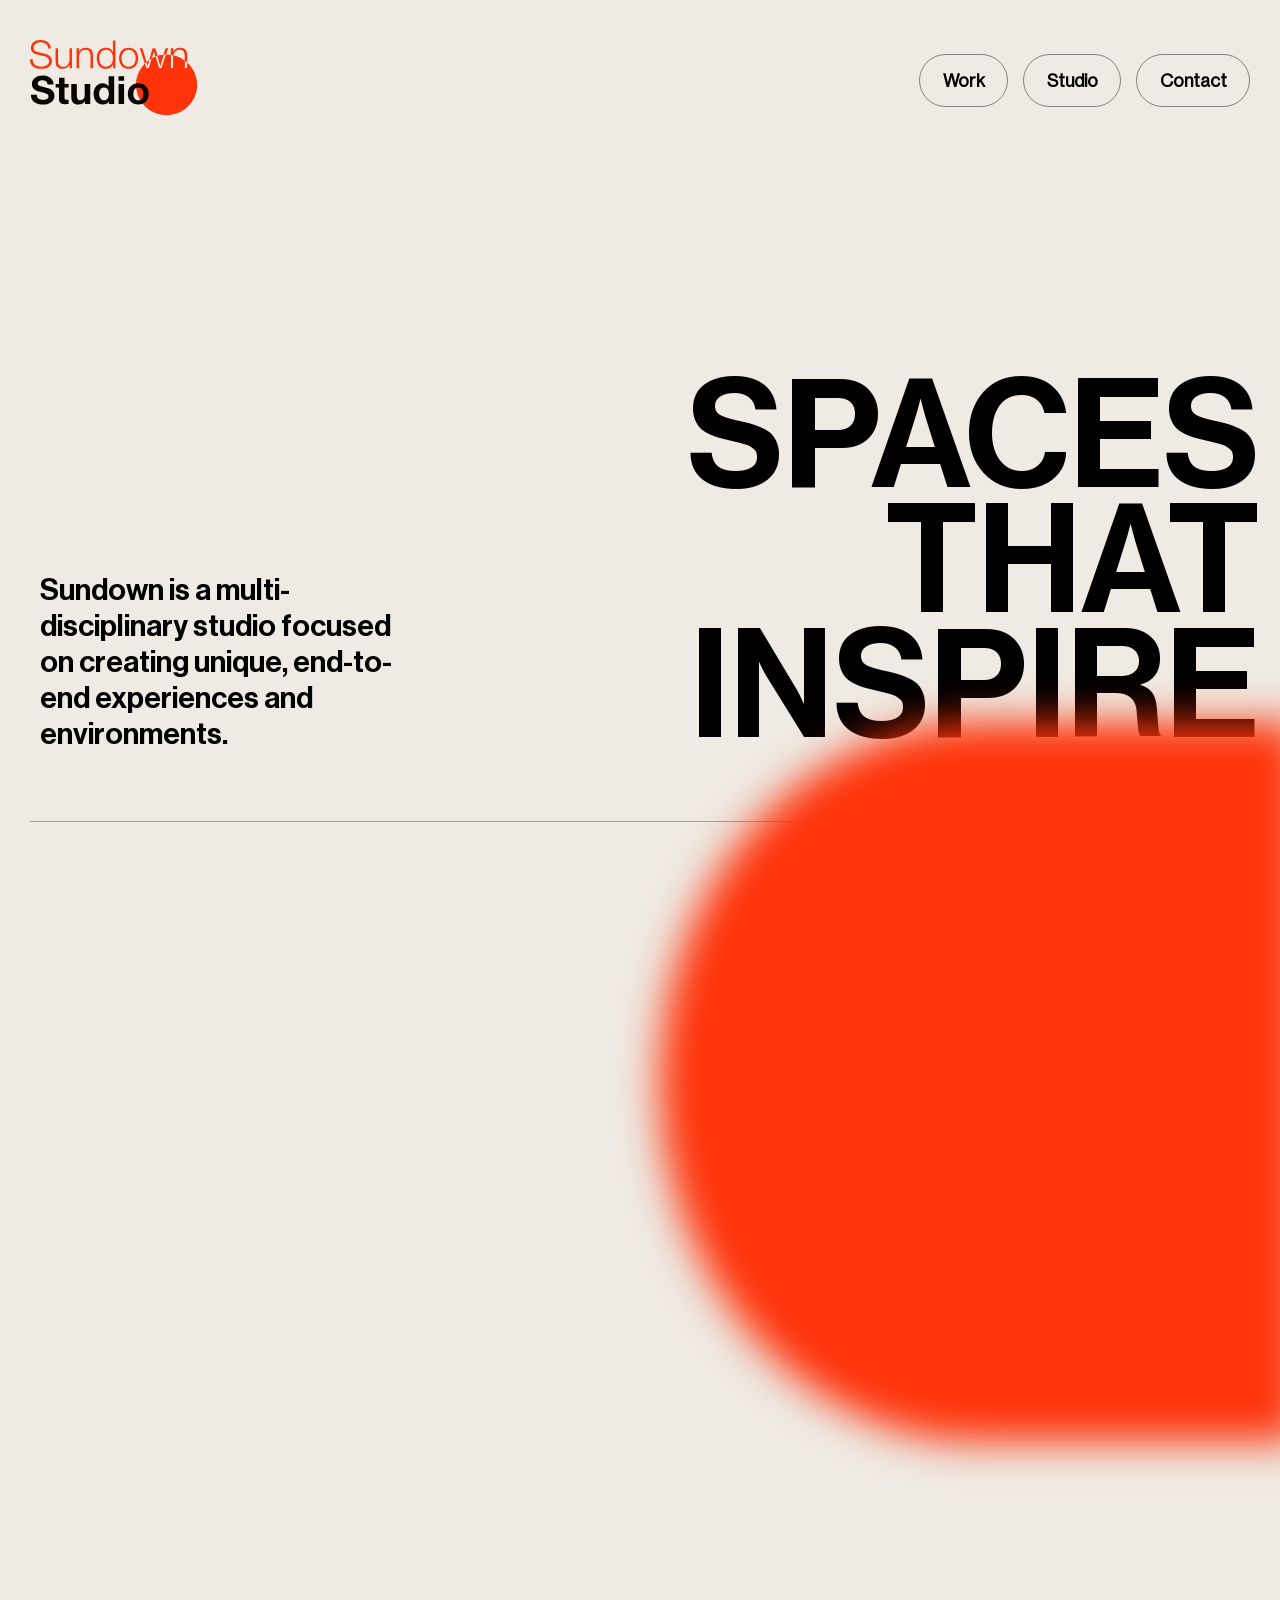
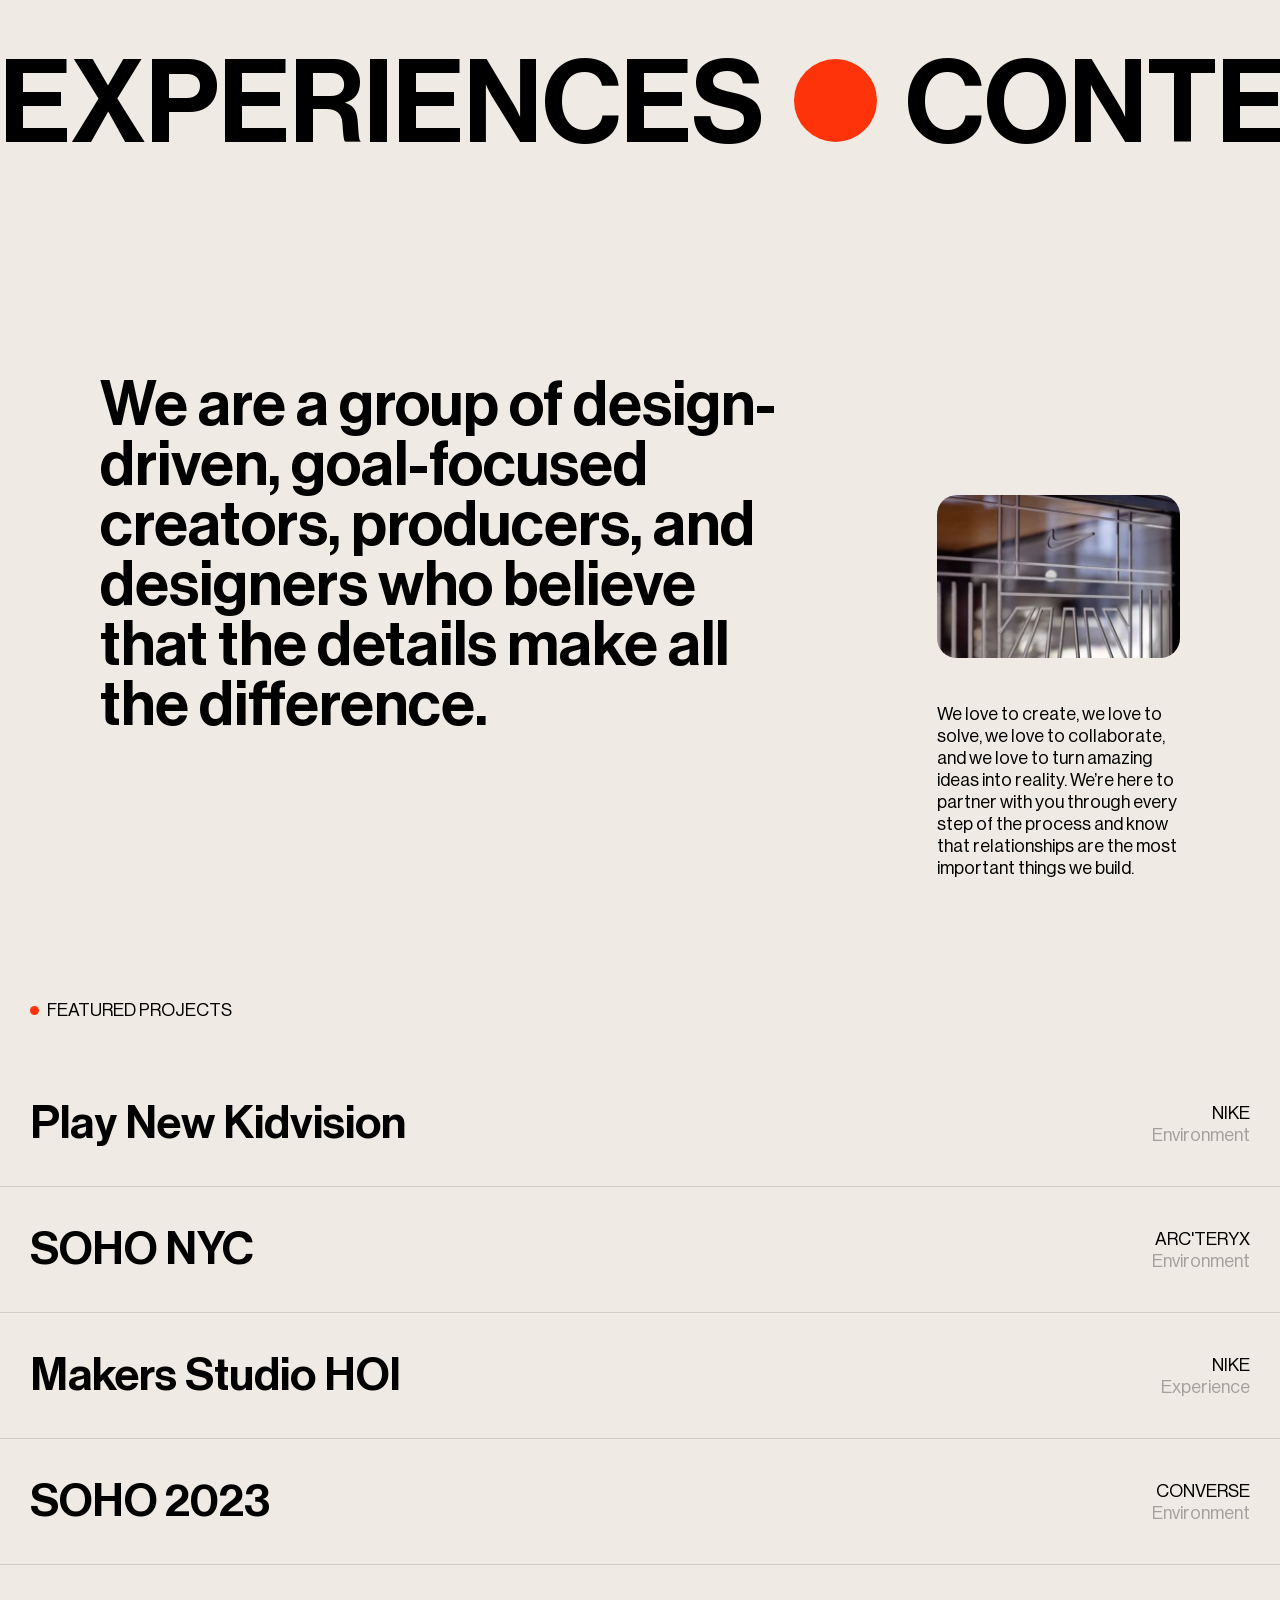
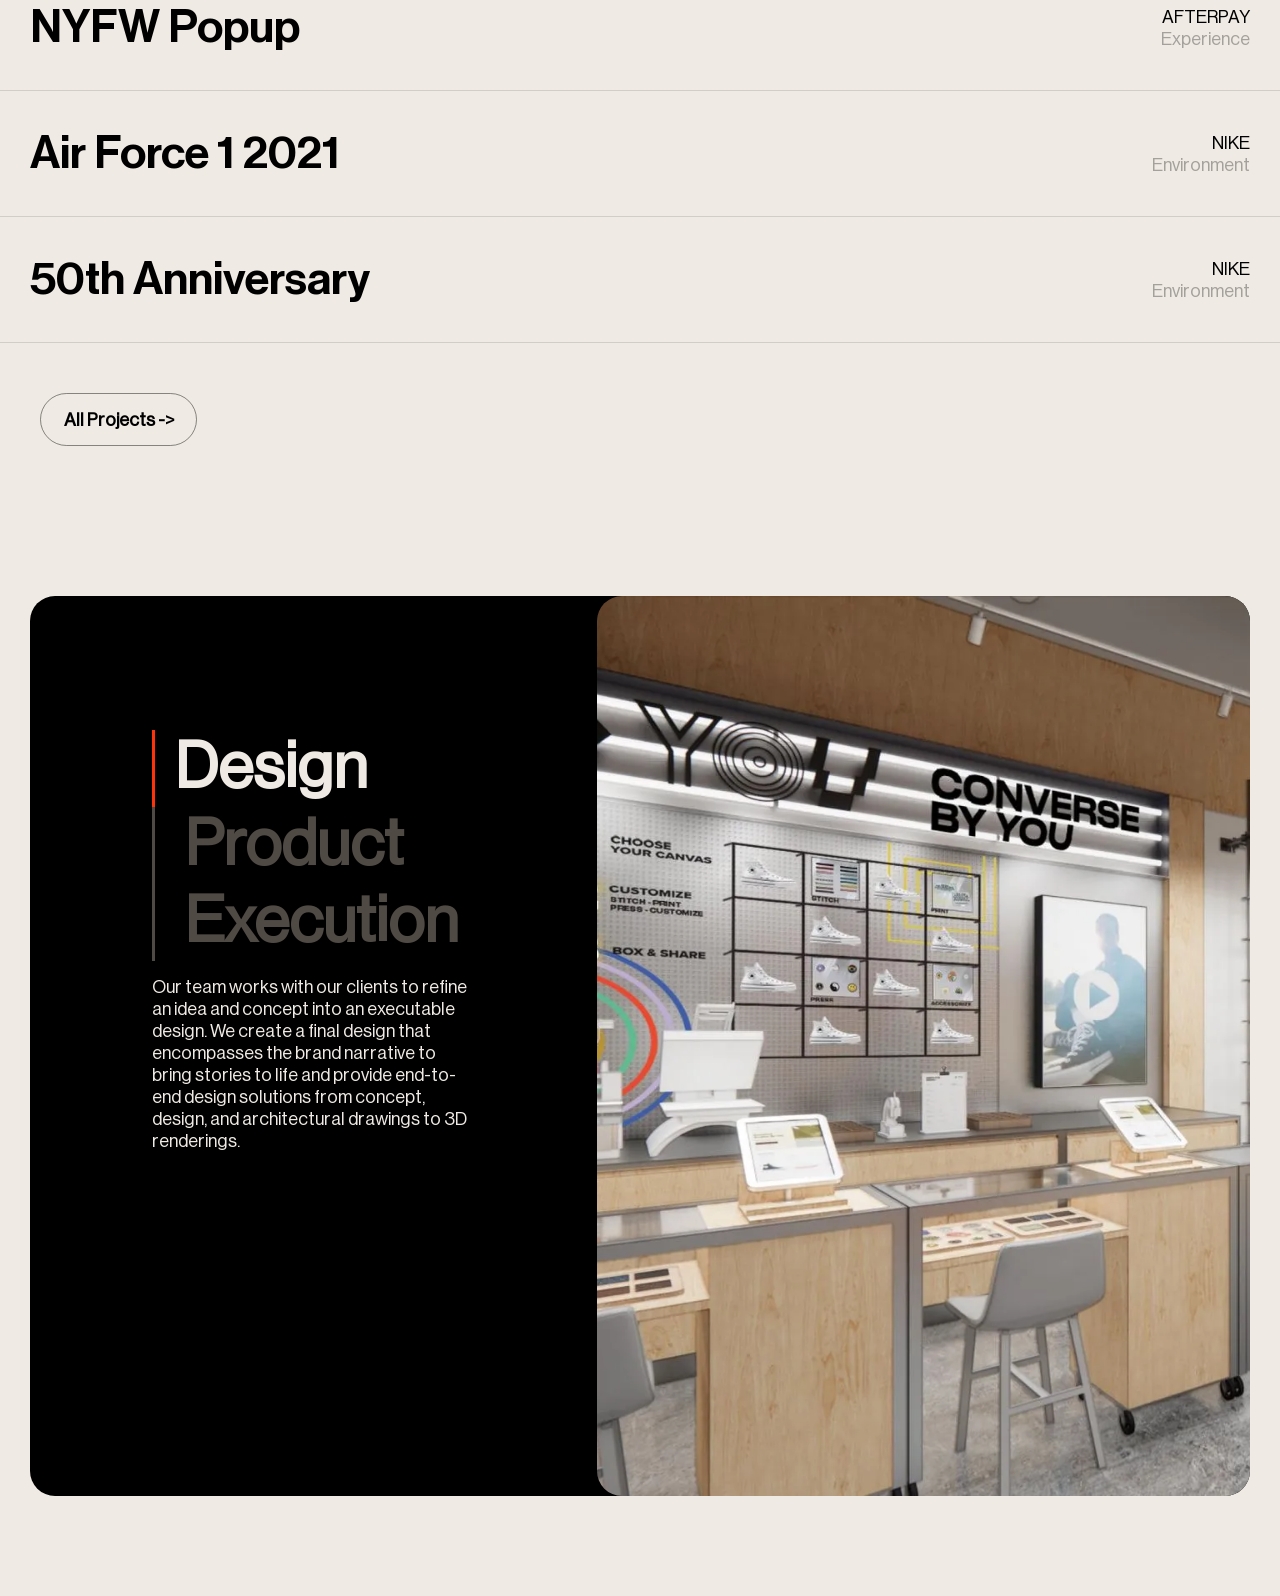
==== index.html @ 91d819a6 "sundown first live" ====
<!DOCTYPE html>
<html lang="en">

<head>
    <meta charset="UTF-8">
    <meta name="viewport" content="width=device-width, initial-scale=1.0">
    <link rel="stylesheet" href="./Css/style.css">
    <link rel="stylesheet" href="https://cdn.jsdelivr.net/npm/swiper@11/swiper-bundle.min.css" />
    <title>Document</title>
    <style>
        .swiper {
            width: 100%;
            min-height: 40vh;
            position: relative;
        }

        .swiper-wrapper{
            position: relative;
            left: 7%;
        }
        .swiper-slide {
            background: #EFEAE3;
            border-left: 1px solid #00000041;
            width: 20%;
            padding-left: 30px;
        }
        .swip-des{
            padding-top: 20px;
            font-size: 18px;
            font-weight: 300;
            font-family: neu-roman;
            width: 90%;
            color: rgb(34, 34, 34);
        }
    </style>
</head>

<body>
    <div class="main">
        <header>
            <div class="logo">
                <img src="./Media/Logo/64d3dd9edfb41666c35b15c2_Sundown logo.svg" alt="s-logo">
            </div>
            <div class="nav-bar">
                <div class="h4"><a href="">Work</a></div>
                <div class="h4"><a href="">Studio</a></div>
                <div class="h4"><a href="">Contact</a></div>
            </div>
        </header>
        <section class="banner">
            <div class="b-wrap">
                <div class="b-con-l">
                    <p>Sundown is a multi-disciplinary studio focused on creating unique, end-to-end experiences and
                        environments.</p>
                </div>
                <div class="b-con-r">
                    <h1>SPACES THAT INSPIRE</h1>
                </div>
            </div>
        </section>
        <section class="showcase">
            <div class="s-video">
                <video src="./Media/Videos/video.mp4" loop autoplay muted></video>
            </div>
            <div class="s-bgs"></div>
        </section>
        <section class="about section">
            <div class="moving-text">
                <div class="a-con">
                    <h1>EXPERIENCES</h1>
                    <div class="gola"></div>
                    <h1>CONTENT</h1>
                    <div class="gola"></div>
                    <h1>ENVIRONMENTS</h1>
                    <div class="gola"></div>
                </div>
                <div class="a-con">
                    <h1>EXPERIENCES</h1>
                    <div class="gola"></div>
                    <h1>CONTENT</h1>
                    <div class="gola"></div>
                    <h1>ENVIRONMENTS</h1>
                    <div class="gola"></div>
                </div>
                <div class="a-con">
                    <h1>EXPERIENCES</h1>
                    <div class="gola"></div>
                    <h1>CONTENT</h1>
                    <div class="gola"></div>
                    <h1>ENVIRONMENTS</h1>
                    <div class="gola"></div>
                </div>
            </div>
            <div class="a-wrapper">
                <div class="a-con-1">
                    <h1 class="a-head">We are a group of design-driven, goal-focused creators, producers, and designers who
                        believe that the details make all the difference.</h1>
                </div>
                <div class="a-con-2">
                    <img src="./Media/Images/about image.webp" alt="">
                    <p class="a-text">We love to create, we love to solve, we love to collaborate, and we love to turn
                        amazing ideas into reality. We’re here to partner with you through every step of the process and
                        know that relationships are the most important things we build.</p>
                </div>
            </div>
        </section>
        <section class="projects section">
            <div class="pro-wrap">
                <div class="pro-head">
                    <div class="pro-dot"></div>
                    <h2>Featured Projects</h2>
                </div>
                <div class="pro-elems">
                    <div class="fixed-image"></div>
                    <div class="elem"
                        dta="https://assets-global.website-files.com/64d3dd9edfb41666c35b15d4/64d3dd9edfb41666c35b169f_Copy%2520of%2520211023_NikeCHI_PlayNewKids_Beauty-03-p-1600.webp">
                        <div class="elem-overlay"></div>
                        <img src="https://assets-global.website-files.com/64d3dd9edfb41666c35b15d4/64d3dd9edfb41666c35b169f_Copy%2520of%2520211023_NikeCHI_PlayNewKids_Beauty-03-p-1600.webp" alt="Not loaded properly">
                        <h1>Play New Kidvision</h1>
                        <div class="elem-des">
                            <h2>Nike</h2>
                            <p>Environment</p>
                        </div>
                    </div>
                    <div class="elem"
                        dta="https://assets-global.website-files.com/64d3dd9edfb41666c35b15d4/64d3dd9edfb41666c35b163b_Copy-of-IMG_1180.webp">
                        <div class="elem-overlay"></div>
                        <img src="https://assets-global.website-files.com/64d3dd9edfb41666c35b15d4/64d3dd9edfb41666c35b163b_Copy-of-IMG_1180.webp" alt="Not loaded properly">
                        <img src="" alt="">
                        <h1>SOHO NYC</h1>
                        <div class="elem-des">
                            <h2>ARC'TERYX</h2>
                            <p>Environment</p>
                        </div>
                    </div>
                    <div class="elem"
                        dta="https://assets-global.website-files.com/64d3dd9edfb41666c35b15d4/64d3dd9edfb41666c35b1733_Nike_HOI_50th_SU22_FL1_5388.webp">
                        <div class="elem-overlay"></div>
                        <img src="https://assets-global.website-files.com/64d3dd9edfb41666c35b15d4/64d3dd9edfb41666c35b1733_Nike_HOI_50th_SU22_FL1_5388.webp" alt="Not loaded properly">
                        <h1>Makers Studio HOI</h1>
                        <div class="elem-des">
                            <h2>Nike</h2>
                            <p>Experience</p>
                        </div>
                    </div>
                    <div class="elem"
                        dta="https://assets-global.website-files.com/64d3dd9edfb41666c35b15d4/64d3dd9edfb41666c35b1643_Copy%2520of%2520DSC04080-p-1600.webp">
                        <div class="elem-overlay"></div>
                        <img src="https://assets-global.website-files.com/64d3dd9edfb41666c35b15d4/64d3dd9edfb41666c35b1643_Copy%2520of%2520DSC04080-p-1600.webp" alt="Not loaded properly">
                        <h1>SOHO 2023</h1>
                        <div class="elem-des">
                            <h2>Converse</h2>
                            <p>Environment</p>
                        </div>
                    </div>
                    <div class="elem"
                        dta="https://assets-global.website-files.com/64d3dd9edfb41666c35b15d4/64d3dd9edfb41666c35b1712_AM704009-p-1600.webp">
                        <div class="elem-overlay"></div>
                        <img src="https://assets-global.website-files.com/64d3dd9edfb41666c35b15d4/64d3dd9edfb41666c35b1712_AM704009-p-1600.webp" alt="Not loaded properly">
                        <h1>NYFW Popup</h1>
                        <div class="elem-des">
                            <h2>Afterpay</h2>
                            <p>Experience</p>
                        </div>
                    </div>
                    <div class="elem"
                        dta="https://assets-global.website-files.com/64d3dd9edfb41666c35b15d4/64d3dd9edfb41666c35b16c5_Copy%20of%20Nike_Soho_AMD21_0781_LORES.webp">
                        <div class="elem-overlay"></div>
                        <img src="https://assets-global.website-files.com/64d3dd9edfb41666c35b15d4/64d3dd9edfb41666c35b16c5_Copy%20of%20Nike_Soho_AMD21_0781_LORES.webp" alt="Not loaded properly">
                        <h1>Air Force 1 2021</h1>
                        <div class="elem-des">
                            <h2>Nike</h2>
                            <p>Environment</p>
                        </div>
                    </div>
                    <div class="elem"
                        dta="https://assets-global.website-files.com/64d3dd9edfb41666c35b15d4/64d3dd9edfb41666c35b16f4_Copy%20of%20Nike_Soho_50th_SU22_FL1_6176.webp">
                        <div class="elem-overlay"></div>
                        <img src="https://assets-global.website-files.com/64d3dd9edfb41666c35b15d4/64d3dd9edfb41666c35b16f4_Copy%20of%20Nike_Soho_50th_SU22_FL1_6176.webp" alt="Not loaded properly">
                        <h1>50th Anniversary</h1>
                        <div class="elem-des">
                            <h2>Nike</h2>
                            <p>Environment</p>
                        </div>
                    </div>
                </div>
                <div class="pro-foot">
                    <div class="h4"><a href="http://agrawalcloths.com">All Projects -></a></div>
                </div>
            </div>
        </section>
        <section class="work section">
            <div class="w-wrap">
                <div class="w-con-l">
                    <div class="w-heads">
                        <h1 class="w-head h-active" id="1" w-img="../Media/Images/page4-1.webp">Design</h1>
                        <h1 class="w-head" id="2" w-img="../Media/Images/page4-2.webp">Product</h1>
                        <h1 class="w-head" id="3" w-img="../Media/Images/page4-3.webp">Execution</h1>
                    </div>
                    <div class="w-texts">
                        <p class="w-text t-active" id="1">Our team works with our clients to refine an idea and concept into
                            an executable design. We create a final design that encompasses the brand narrative to bring
                            stories to life and provide end-to-end design solutions from concept, design, and architectural
                            drawings to 3D renderings.</p>
                        <p class="w-text" id="2">Once we have a design, our production team takes the lead in bringing it to
                            life. We manage all stages of the project, from build specifications and technical drawings to
                            site surveys, vendor management, and 2D & 3D production. We have an extensive network of
                            partners to meet each unique design and project need.</p>
                        <p class="w-text" id="3">We’re with you every step of the way, from the project initiation to launch
                            day. Our production and design teams are onsite to direct and guide the process down to the last
                            point of completion, ensuring success across the built space and experience.</p>
                    </div>
                </div>
                <div class="w-con-r">
                </div>
            </div>
        </section>
        <!--<section class="testimonials section">
            <div class="testi-wrap">
                <div class="testi-head">
                    <div class="testi-dot"></div>
                    <h2>Featured Projects</h2>
                </div>
                <div class="swiper mySwiper">
                    <div class="swiper-wrapper">
                        <div class="swiper-slide">
                            <div class="swip-img">
                                <img src="https://assets-global.website-files.com/64d3dd9edfb41666c35b15d4/64d3dd9edfb41666c35b15ff_Nike.svg" alt="Nike-img">
                            </div>
                            <p class="swip-des">
                                Retained Production support across retail and events in NY, CHI, LA. Creative Design, Design Management, Production/Project Management, and execution of work from concept to installation across the Country.
                            </p>
                        </div>
                        <div class="swiper-slide">
                            <div class="swip-img">
                                <img src="https://assets-global.website-files.com/64d3dd9edfb41666c35b15d4/64d3dd9edfb41666c35b1600_Converse.svg" alt="Nike-img">
                            </div>
                            <p class="swip-des">
                                Retained Production support across retail and events in NY, CHI, LA. Creative Design, Design Management, Production/Project Management, and execution of work from concept to installation across the Country.
                            </p>
                        </div>
                        <div class="swiper-slide">
                            <div class="swip-img">
                                <img src="https://assets-global.website-files.com/64d3dd9edfb41666c35b15d4/64d3dd9edfb41666c35b15fd_Arc%E2%80%99teryx.svg" alt="Nike-img">
                            </div>
                            <p class="swip-des">
                                Retained Production support across retail and events in NY, CHI, LA. Creative Design, Design Management, Production/Project Management, and execution of work from concept to installation across the Country.
                            </p>
                        </div>
                        <div class="swiper-slide">
                            <div class="swip-img">
                                <img src="https://assets-global.website-files.com/64d3dd9edfb41666c35b15d4/64d3dd9edfb41666c35b15fe_Hunter.svg" alt="Nike-img">
                            </div>
                            <p class="swip-des">
                                Retained Production support across retail and events in NY, CHI, LA. Creative Design, Design Management, Production/Project Management, and execution of work from concept to installation across the Country.
                            </p>
                        </div>
                        <div class="swiper-slide">
                            <div class="swip-img">
                                <img src="https://assets-global.website-files.com/64d3dd9edfb41666c35b15d4/64d3dd9edfb41666c35b1601_MediaLink.svg" alt="Nike-img">
                            </div>
                            <p class="swip-des">
                                Retained Production support across retail and events in NY, CHI, LA. Creative Design, Design Management, Production/Project Management, and execution of work from concept to installation across the Country.
                            </p>
                        </div>
                        <div class="swiper-slide">
                            <div class="swip-img">
                                <img src="https://assets-global.website-files.com/64d3dd9edfb41666c35b15d4/64d3dd9edfb41666c35b1602_AfterPay.svg" alt="Nike-img">
                            </div>
                            <p class="swip-des">
                                Retained Production support across retail and events in NY, CHI, LA. Creative Design, Design Management, Production/Project Management, and execution of work from concept to installation across the Country.
                            </p>
                        </div>
                    </div>
                </div>
            </div>
        </section>
        <section class="foottmp"></section>
    </div>
    <div class="footer">
        <div class="footer-wrap">
            <div class="foot-top">
                <div class="foot-con-l">
                    <h1><a href="#">Work</a></h1>
                    <h1><a href="#">Studio</a></h1>
                    <h1><a href="#">Contact</a></h1>
                </div>
                <div class="foot-con-r">
                    <p>Get industry insights and creative <br>inspiration straight to your inbox</p>
                </div>
            </div>
            <div class="foot-bottom">
                <h1 class="sundown">Sundown</h1>
                <div class="foot-links">
                    <a href="">Copyright @ Sundown Studio</a>
                    <a href="">Brooklyn, Ny</a>
                    <a href="">Instagram</a>
                    <a href="">LinkedIn</a>
                </div>
            </div>
        </div> -->
    </div>
    <script src="./Js/main.js"></script>
    <script src="https://cdn.jsdelivr.net/npm/swiper@11/swiper-bundle.min.js"></script>
    <script>
            var swiper = new Swiper(".mySwiper", {
                slidesPerView: "auto",
                centeredSlides: false,
                spaceBetween: 30,
                pagination: {
                    el: ".swiper-pagination",
                    clickable: true,
                },
            });

    </script>
</body>

</html>
---- Css/style.css ----
@font-face {
    font-family: neu-mediu;
    src: url(../Fonts/NeueHaasDisplayMediu.ttf);
}
@font-face {
    font-family: neu-light;
    src: url(../Fonts/NeueHaasDisplayLight.ttf);
}
@font-face {
    font-family: neu-roman;
    src: url(../Fonts/NeueHaasDisplayRoman.ttf);
}

    
*{
    margin: 0;
    padding: 0;
    font-family: neu-mediu;
}



:root{
    --main-bg-color: #EFEAE3;
    --font-color: #000000;
    --accent-color: #FE330A;
    --secondary-color: #FF9831;
}

body{
    background-color: #000;
    position: relative;
}

.main{
    position: relative;
    z-index: 10;
}

header{
    background: var(--main-bg-color);
    height: 100px;
    padding: 30px 30px 30px 30px;
    display: flex;
    justify-content: space-between;
    align-items: center;
    z-index: 100;
}
.logo{
    width: fit-content;
}

.logo img{
    width: 167px;
}

.nav-bar{
    width: fit-content;
    position: relative;
    height: fit-content;
    display: flex;
}

.nav-bar .h4{
    border: 1px solid #00000071;
    border-radius: 50px;
    font-size: 18px;
    font-weight: 700;
    text-decoration: none;
    margin-left: 15px;
    padding: 15px 22.5px 14px 22.5px;
    position: relative;
    overflow: hidden;
    transition: all .2s ease;
}
.nav-bar .h4::before{
    content: '';
    background: var(--font-color);
    width: 100%;
    height: 100%;
    position: absolute;
    left: 0;
    bottom: -100%;
    border-radius: 100%;
    transition: all .5s ease;
}

.nav-bar .h4:hover::before{
    bottom: 0;
    border-radius: 0;
}

.nav-bar .h4 a{
    text-decoration: none;
    color: #000000;
    font-family: neu-roman;
    transition: all .2s ease;
    position: relative;
    z-index: 9;
}
.nav-bar .h4:hover a{
    color: #fff;
}

.section{
    min-height: fit-content;
    overflow-x: hidden;
}


/* Banner Page */

.banner{
    height: 58vh;
    background: var(--main-bg-color);
    padding: 70px 30px 70px 30px;
    position: relative;
    overflow: hidden;
}
.b-wrap{
    display: flex;
    position: relative;
    width: 100%;
    height: 100%;
    padding: 0px 10px 69px 10px;
    border-bottom: 2px solid #00000051;
}
.b-con-l{
    height: 100%;
    width: 50%;
    display: flex;
    position: relative;
    align-items: end;

}
.b-con-l p{
    font-size: 30px;
    font-weight: 700;
    width: 60%;
}

.b-con-r{
    width: 50%;
    display: flex;
    align-items: end;
}
.b-con-r h1{
    font-size: 152px;
    line-height: 125px;
    text-align: end;
}

/* Showcase Section */

.showcase{
    padding: 60px 30px;
    position: relative;
    background: var(--main-bg-color);
}
.s-bgs{
    width: 50%;
    height: 80vh;
    background: var(--accent-color);
    border-top-left-radius: 50%;
    border-bottom-left-radius: 50%;
    filter: blur(20px);
    position: absolute;
    top: -100px;
    right: -20px;
    overflow: hidden;
}
.s-video video{
    border-radius: 20px;
    width: 100%;
    position: relative;
    z-index: 1;
}

/* About Us */

.about{
    background: var(--main-bg-color);
    padding: 80px 0;
    position: relative;
}
.moving-text{
    white-space: nowrap;
    overflow-x: auto;
}
.moving-text::-webkit-scrollbar{
    display: none;
}

.a-con{
    white-space: nowrap;
    display: inline-block;
    animation-name: move;
    animation-duration: 10s;
    animation-timing-function: linear;
    animation-iteration-count: infinite;
}
.moving-text h1{
    font-size: 9vw;
    display: inline-block;
}

.gola{
    height: 6.5vw;
    width: 6.5vw;
    background: var(--accent-color);
    border-radius: 50%;
    display: inline-block;
    margin: 0vw 2vw;
}

@keyframes move {
    from{
        transform: translateX(0);
    }
    to{
        transform: translateX(-100%);
    }
}

.a-wrapper{
    display: flex;
    position: relative;
    justify-content: space-between;
    padding: 200px 100px 0px 100px
}
.a-con-1{
    width: 63%;
}
.a-con-1 h1{
    font-size: 62px;
    line-height: 60px;
}
.a-con-2{
    width: 22.5%;
    padding-top: 120px;
}
.a-con-2 img{
    width: 100%;
    border-radius: 20px;
}
.a-con-2 p{
    padding-top: 40px;
    font-size: 18px;
    font-family: neu-roman;
    font-weight: 400;
}
/* Projects */

.projects{
    min-height: 100vh;
    background: var(--main-bg-color);
}
.pro-head{
    padding: 40px 30px;
}
.pro-dot{
    height: 9px;
    width: 9px;
    margin: 1px 0px;
    background: var(--accent-color);
    border-radius: 50%;
    display: inline-block;
}

.pro-head h2{
    display: inline-block;
    font-family: neu-roman;
    font-size: 18px;
    font-weight: 400;
    text-transform: uppercase;
    padding-left: 5px;
}

.pro-elems{
    width: 100%;
    position: relative;
}

.elem{
    height: 125px;
    padding: 0px 30px 0px 30px;
    position: relative;
    display: flex;
    align-items: center;
    justify-content: space-between;
    transition: all .3s ease;
    border-bottom: 1px solid #00000020;
    overflow: hidden;
}

.elem-overlay{
    background: var(--secondary-color);
    width: 100%;
    height: 100%;
    position: absolute;
    top: -100%;
    transition: all .2s ease;
    left: 0;
}
.elem img{
    display: none;
}
.elem:hover .elem-overlay{
    top: 0%;
}
.elem h1{
    font-size: 46px;
    color: var(--font-color);
    z-index: 9;
}
.elem-des h2{
    font-family: neu-roman;
    font-size: 18px;
    text-transform: uppercase;
    font-weight: 500;
    text-align: end;
}
.elem-des{
    z-index: 9;
}
.elem-des p{
    font-family: neu-roman;
    font-size: 18px;
    color: #00000050;
    font-weight: 400;
    text-align: end;

}
.fixed-image{
    height: 450px;
    width: 370px;
    z-index: 99;
    border-radius: 20px;
    position: fixed;
    top: 17%;
    left: 50.5%;
    background: none;
    background-position: center;
    background-repeat: no-repeat;
    background-size: cover;
    display: none;
}
.pro-elems:hover .fixed-image{
    display: block;
    background-position: center;
    background-repeat: no-repeat;
    background-size: cover;

}
.pro-foot{
    position: relative;
    padding: 50px 40px;
}

.pro-foot .h4{
    border: 1px solid #00000071;
    border-radius: 50px;
    font-size: 18px;
    font-weight: 700;
    text-decoration: none;
    padding: 15px 22.5px 14px 22.5px;
    position: relative;
    overflow: hidden;
    transition: all .2s ease;
    width: fit-content;
}
.pro-foot .h4 a{
    text-decoration: none;
    color: var(--font-color);
    font-family: neu-roman;
    transition: all .2s ease;
}

.pro-foot .h4::before{
    content: '';
    background: var(--font-color);
    width: 100%;
    height: 100%;
    position: absolute;
    left: 0;
    bottom: -100%;
    border-radius: 100%;
    transition: all .5s ease;
}

.pro-foot .h4 a{
    z-index: 9;
}

.pro-foot .h4:hover::before{
    bottom: 0;
    border-radius: 0;
}
.pro-foot .h4:hover a{
    color: #fff;
}

/* Work Section */

.work{
    padding: 100px 30px;
    background: var(--main-bg-color);
}
.w-wrap{
    background: #000;
    height: 100vh;
    border-radius: 25px;
    display: flex;
    position: relative;
}

.w-wrap .w-con-l{
    width: 46.5%;
    border-radius: 25px;
    display: flex;
    flex-direction: column;
    align-items: center;
    padding-top: 11%;
}

.w-heads{
    width: 57%;
    cursor: pointer;
}
.w-heads h1{
    color: #504A45;
    font-family: neu-roman;
    padding-left: 30px;
    font-size: 64px;
    border-left: 3px solid #504A45;
    transition: all .3s ease;
}
.w-heads h1.h-active{
    color: #EFEAE3;
    border-left: 3px solid var(--accent-color);
    padding-left: 20px;
}

.w-texts{
    width: 57%;
    padding-top: 15px;
}
.w-texts p{
    color: #EFEAE3;
    font-family: neu-roman;
    font-size: 18px;
    display: none;
    transition: all .5s ease;
}
.w-texts p.t-active{
    display: block;
}

.w-wrap .w-con-r{
    height: 100%;
    width: 53.5%;
    border-radius: 25px;
    background-image: url(../Media/Images/page4-1.webp);
    background-position: center;
    background-repeat: no-repeat;
    background-size: cover;
    transition: all .3s ease;
}

/* Testimonials */

.testimonials{
    background-color: var(--main-bg-color);
    width: 100%;
    position: relative;
    padding: 40px 0px;
}

.testi-wrap{
    height: 100%;
    position: relative;
    width: 100%;
}

.testi-head{
    padding: 0px 0px 40px 100px;
}
.testi-dot{
    height: 9px;
    width: 9px;
    margin: 1px 0px;
    background: var(--accent-color);
    border-radius: 50%;
    display: inline-block;
}

.testi-head h2{
    display: inline-block;
    font-family: neu-roman;
    font-size: 18px;
    font-weight: 400;
    text-transform: uppercase;
    padding-left: 5px;
}

/* footer */

.foottmp{
    height: 95vh;
    background-color: transparent;
    pointer-events: none;
}

.footer{
    position: fixed;
    z-index: 9;
    bottom: 0;
    width: fit-content;
}

.footer-wrap{
    padding: 20px;
    position: relative;
}
.foot-top{
    padding: 30px 60px 60px 60px;
    display: flex;
    justify-content: space-between;
    position: relative;
}

.foot-top .foot-con-l{
    color: #EFEAE3;
    position: relative;
}

.foot-con-l a{
    text-decoration: none;
    color: var(--main-bg-color);
    padding: 5px;
    font-size: 34px;
}

.foot-con-r{
    position: relative;
}

.foot-con-r p{
    color: var(--main-bg-color);
    font-size: 20px;
    font-family: neu-roman;
    font-weight: 400;
}

.foot-bottom{
    padding-top: 60px;
}

.foot-bottom h1{
    font-size: 23.2vw;
    color: var(--main-bg-color);
    line-height: 20vw;
}

.foot-links{
    display: flex;
    justify-content: space-between;
    border-top: 2px solid #504A45;
    padding-top: 20px;
}
.foot-links a{
    color: var(--main-bg-color);
    text-decoration: none;
    font-size: 16px;
    font-family: neu-roman;
    font-weight: 500;
}

/* Breakpoints */ 

@media (max-width:1199px){
    header{
    background: var(--main-bg-color);
    height: 90px;
    padding: 25px 25px 25px 25px;
    display: flex;
    justify-content: space-between;
    align-items: center;
    z-index: 100;
    }


.nav-bar .h4{
    border: 1px solid #00000071;
    border-radius: 50px;
    font-size: 17px;
    font-weight: 700;
    text-decoration: none;
    margin-left: 15px;
    padding: 13px 20.5px 12px 20.5px;
    position: relative;
    overflow: hidden;
    transition: all .2s ease;
}

/* banner section */

.b-con-l p{
    font-size: 26px;
    line-height: 28px;
}

.b-con-r{
    width: 50%;
    display: flex;
    align-items: end;
}
.b-con-r h1{
    font-size: 148px;
    line-height: 120px;
}

/* about */
.a-wrapper{
    padding: 150px 80px 0px 80px;
}
.a-con-1 h1{
    font-size: 54px;
    line-height: 56px;
}

/* elem */

.elem h1{
    font-size: 42px;
}
/* work */

.w-heads h1{
    font-size: 54px;
}
}

@media (max-width: 991px){
.b-wrap{
    padding-bottom: 50px;
}
.b-con-l p{
    font-size: 24px;
    line-height: 26px;

}

.b-con-r h1{
    font-size: 120px;
    line-height: 100px;
}

/* elem */

.elem h1{
    font-size: 38px;
}

/* work */
.w-wrap{
    height: 95vh;
}
.w-heads{
    width: 70%;
}
.w-heads h1{
    font-size: 48px;
    padding-left: 20px;
}
.w-heads h1.h-active{
    padding-left: 12.5px;
}
.w-texts{
    width: 70%;
}
.w-texts p{
    font-size: 16px;
}

.w-wrap .w-con-l{
    width: 46.5%;
    border-radius: 25px;
    display: flex;
    flex-direction: column;
    align-items: center;
    padding-top: 9%;
}

}

@media (max-width: 767px){
    .b-wrap{
        padding: 0px 0px 50px 0px;
        flex-direction: column;
        border-bottom: 1px solid #00000051;

    }
    .b-con-l{
        height: 100%;
        width: 100%;
        align-items: start;
    }
    .b-con-l p{
    font-size: 22px;
    line-height: 24px;
    width: 70%;
}
.b-con-r{
    justify-content: end;
    width: 100%;
}

.b-con-r h1{
    font-size: 100px;
    line-height: 90px;
    width: 90%;
    text-align: right;
}

.nav-bar{
    display: none;
}
/* about */

.a-wrapper{
    display: flex;
    flex-direction: column;
    padding: 130px 60px 0px 60px;
}
.a-con-1{
    width: 100%;
}
.a-con-1 h1{
    font-size: 44px;
    line-height: 46px;
    width: 80%;
}

.a-con-2{
    padding-top: 80px;
    width: 100%;
    display: flex;
    flex-direction: column;
    align-items: end;
}
.a-con-2 img{
    width: 40%;
}
.a-con-2 p{
    width: 40%;
}

/* elem */

.elem h1{
    font-size: 34px;
}
.elem-des h2{
    font-size: 16px;
}
.elem-des p{
    font-size: 16px;
}
/* work */

.w-wrap{
    height: 85vh;
}
.w-heads{
    width: 70%;
}
.w-heads h1{
    font-size: 36px;
    padding-left: 20px;
}
.w-heads h1.h-active{
    padding-left: 12.5px;
}
.w-texts{
    width: 70%;
}
.w-texts p{
    font-size: 14px;
}

.w-wrap .w-con-l{
    width: 46.5%;
    border-radius: 25px;
    display: flex;
    flex-direction: column;
    align-items: center;
    padding-top: 11%;
}
}
@media (max-width: 600px){
    /* work */

    .w-wrap{
        height: 90vh;
        display: flex;
        flex-direction: column;
        position: relative;
        width: 100%;
        padding: 0;
    }
    .w-wrap .w-con-l{
    border-radius: 25px;
    display: flex;
    
    padding: 40px 0px 40px 0px;
        display: flex;
        flex-direction: row;
        width: 100%;
        position: relative;
        justify-content: space-between;
        
    }

    .w-heads{
        width: 40%;
        padding-left: 30px;

    }
    .w-heads h1{
        font-size: 32px;
        padding-right: 20px;
        padding-left: 17.5px;
    }
    .w-heads h1.h-active{
        padding-left: 10;
    }
    .w-texts{
        width: 60%;
        padding-right: 30px;
    }

    .w-wrap .w-con-r{
        width: 100%;
    }
    
}

@media (max-width: 480px){
    .banner{
        padding: 40px 20px 70px 20px;
    }
    .b-wrap{
        padding: 0px 0px 50px 0px;
        flex-direction: column;
    }
    .b-con-l{
        width: 100%;
    }    
    .b-con-l p{
        width: 60%;
        font-size: 20px;
        line-height: 18px;
}
.b-con-r {
    width: 100%;
    justify-content: end;
}
.b-con-r h1{
    font-size: 80px;
    line-height: 70px;
    width: 100%;
}
.showcase{
    position: relative;
}
.s-video{
    width: 100%;
    position: relative;
    display: flex;
    justify-content: center;
    overflow: hidden;
    border-radius: 20px;
}
.s-video video{
    width: 250%;
}

/* about */
.a-wrapper{
    padding: 100px 40px 0px 40px;
}
.a-con-1 h1{
    font-size: 32px;
    line-height: 34px;
    width: 90%;
}
.a-con-2{
    padding-top: 40px;
    width: 100%;
}
.a-con-2 img{
    width: 70%;
}
.a-con-2 p{
    font-size: 16px;
    line-height: 18px;
    padding-top: 15px;
    width: 70%;
}

/* projects */
.projects{
    padding: 40px 20px;
}
.pro-head{
    padding: 20px 0px;
}
.elem{
    height: 400px;
    padding: 20px 0px 20px 0px;
    position: relative;
    display: flex;
    align-items: start;
    justify-content: center;
    flex-direction: column;
    transition: all .3s ease;
    border-bottom: 1px solid #00000020;
    overflow: hidden;
}
.elem-overlay{
    display: none;
}
.elem img{
    display: block;
    width: 100%;
    border-radius: 20px;
    z-index: 8;
}
.elem h1{
    padding-top: 10px;
    font-size: 42px;
    line-height: 44px;
    color: var(--font-color);
    z-index: 9;
}
.elem-des h2{
    font-family: neu-roman;
    font-size: 18px;
    line-height: 18px;
    text-transform: uppercase;
    font-weight: 500;
    text-align: start;
}
.elem-des{
    z-index: 9;
    text-align: left;
}
.elem-des p{
    font-family: neu-roman;
    font-size: 18px;
    color: #00000050;
    font-weight: 400;
    line-height: 18px;
    text-align: start;
}

.pro-foot{
    padding: 30px 0px;
}
.pro-foot .h4{
    font-size: 16px;
    padding: 13px 20.5px 12px 20.5px;
}
/* work */
.work{
    position: relative;
}
.w-wrap{
    position: relative;
    width: 100%;
}
.w-wrap .w-con-l{
    display: flex;
    flex-direction: column;
    padding: 40px 30px;
    align-items: start;
    position: relative;
    width: fit-content;
}
.w-heads h1{
    padding-right: 0;

}
.w-heads{
    padding: 0;
    position: relative;
    width: 100%;
}
.w-texts{
    width: 100%;
    padding: 0;
    padding-top: 20px;
    position: relative;
    width: fit-content;
}
.w-texts p{
    font-size: 16px;
    line-height: 18px;
}

}
@media (max-width: 400px){
    .banner{
        padding: 40px 20px 70px 20px;
    }
    .b-wrap{
        width: 100%;
        padding: 0px 0px 50px 0px;
    }
    .b-con-l{
        width: 100%;
    }    
    .b-con-l p{
    font-size: 18px;
    line-height: 16px;
    width: 70%;

}
.b-con-r {
    width: 100%;
}
.b-con-r h1{
    font-size: 70px;
    line-height: 60px;
}

/* about */

.a-con-1 h1{
    font-size: 28px;
    line-height: 26px;
    width: 100%;
}
.a-con-2{
    padding-top: 40px;
    width: 100%;
}
.a-con-2 img{
    width: 90%;
}
.a-con-2 p{
    font-size: 16px;
    line-height: 18px;
    padding-top: 15px;
    width: 90%;
}

/* projects */

.projects{
    padding: 40px 20px;
}
.pro-head{
    padding: 0px 0px;
}
.pro-head h2{
    font-size: 16px;
}
.pro-head .pro-dot{
    height: 8px;
    width: 8px;
}
.elem{
    height: 350px;
    padding: 0px 0px 0px 0px;
    position: relative;
    display: flex;
    align-items: start;
    justify-content: center;
    flex-direction: column;
    transition: all .3s ease;
    border-bottom: 1px solid #00000020;
    overflow: hidden;
}
.elem-overlay{
    display: none;
}
.elem img{
    display: block;
    width: 100%;
    border-radius: 15px;
    z-index: 8;
}
.elem h1{
    padding-top: 10px;
    font-size: 34px;
    line-height: 36px;
    color: var(--font-color);
    z-index: 9;
}
.elem-des h2{
    font-family: neu-roman;
    font-size: 16px;
    line-height: 16px;
    text-transform: uppercase;
    font-weight: 500;
    text-align: start;
}
.elem-des{
    z-index: 9;
    text-align: left;
}
.elem-des p{
    font-family: neu-roman;
    font-size: 16px;
    color: #00000050;
    font-weight: 400;
    line-height: 16px;
    text-align: start;
}

.pro-foot{
    padding: 30px 0px;
}
.pro-foot .h4{
    font-size: 14px;
    padding: 11px 18.5px 10px 18.5px;
}


}
@media (max-width: 380px){
    .a-wrapper{
        padding: 40px 20px 0px 20px;
    }
    .elem h1{
        font-size: 28px;
        line-height: 30px;
    }
    .elem-des h2{
        font-size: 14px;
        line-height: 14px;
    }    
    .elem-des p{
        font-size: 14px;
        line-height: 14px;
    }

    /* work */

    .w-wrap .w-con-l{
        padding: 30px 20px 20px 20px;
    }

    .w-texts{
        padding-top: 15px;
    }
    .w-heads h1{
        font-size: 28px;
        padding-left: 13px;
    }
    .w-heads h1.h-active{
        padding-left: 8px;
    }

}
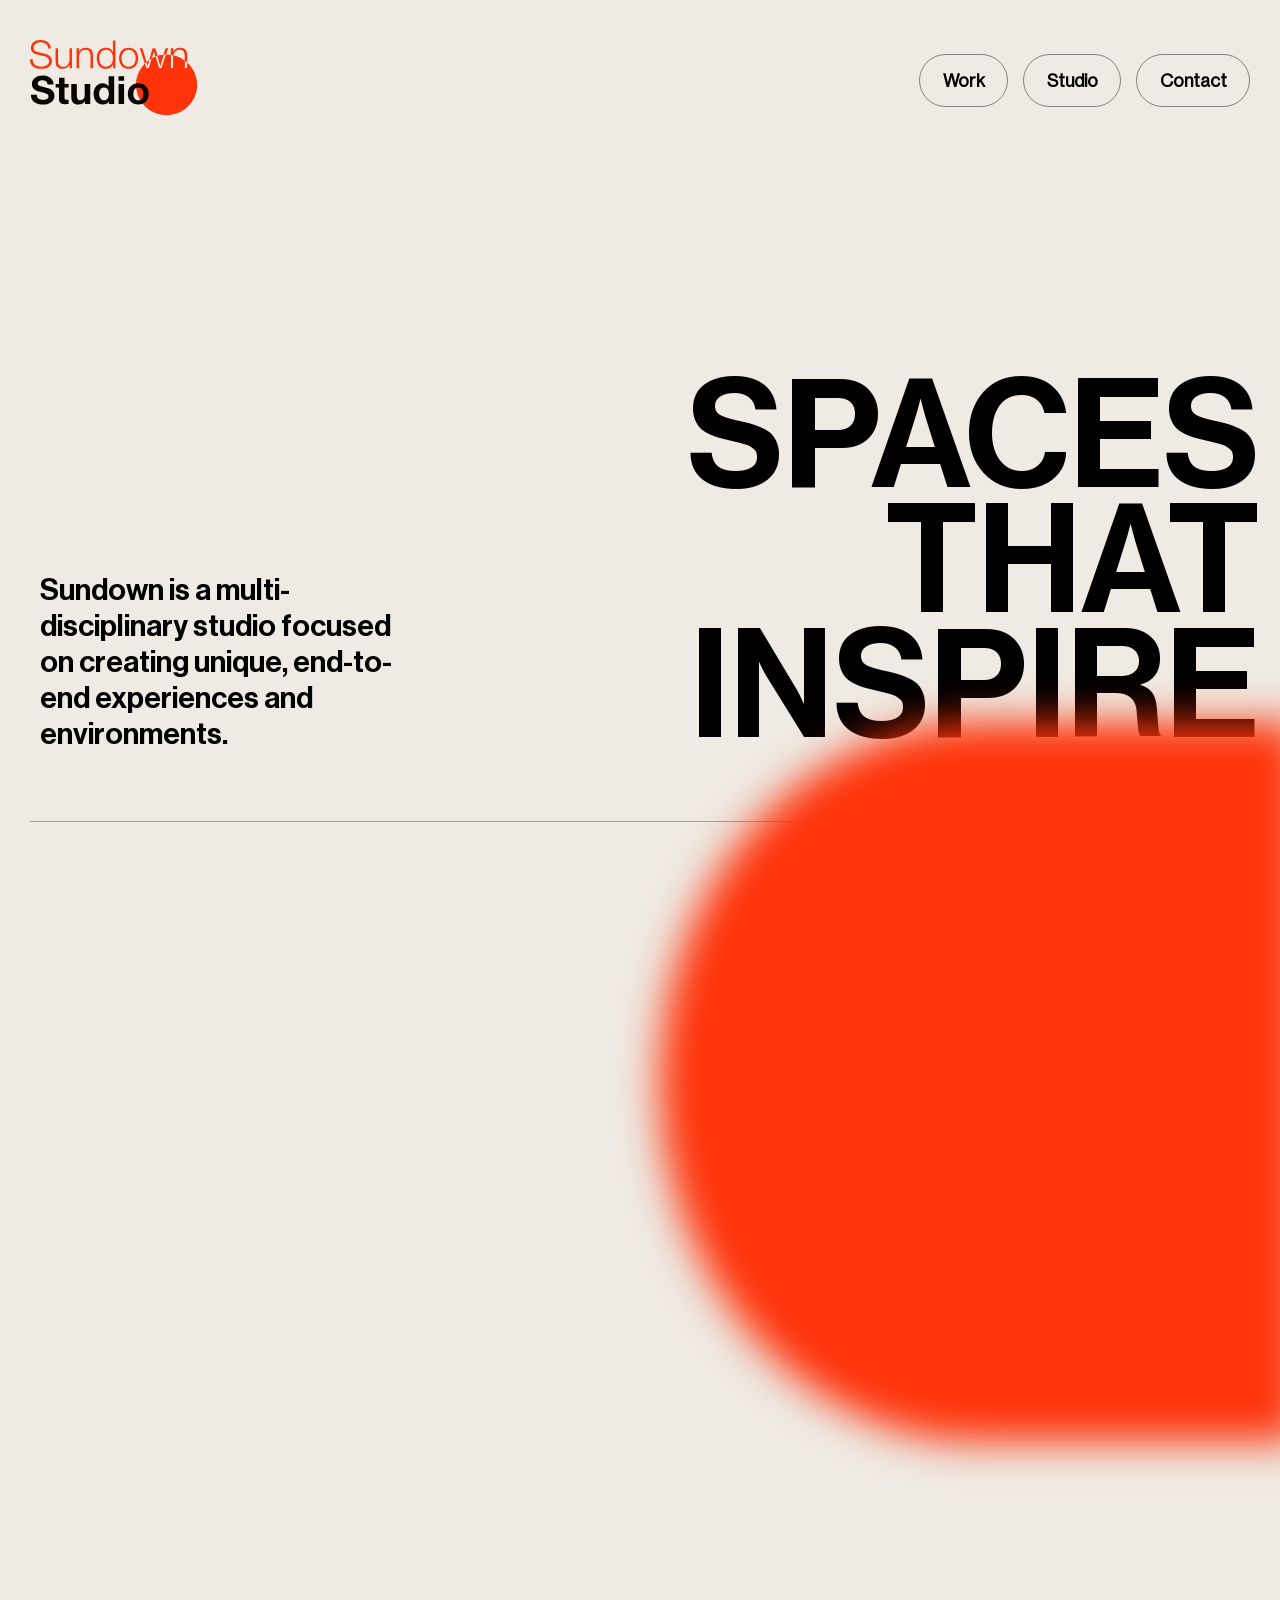
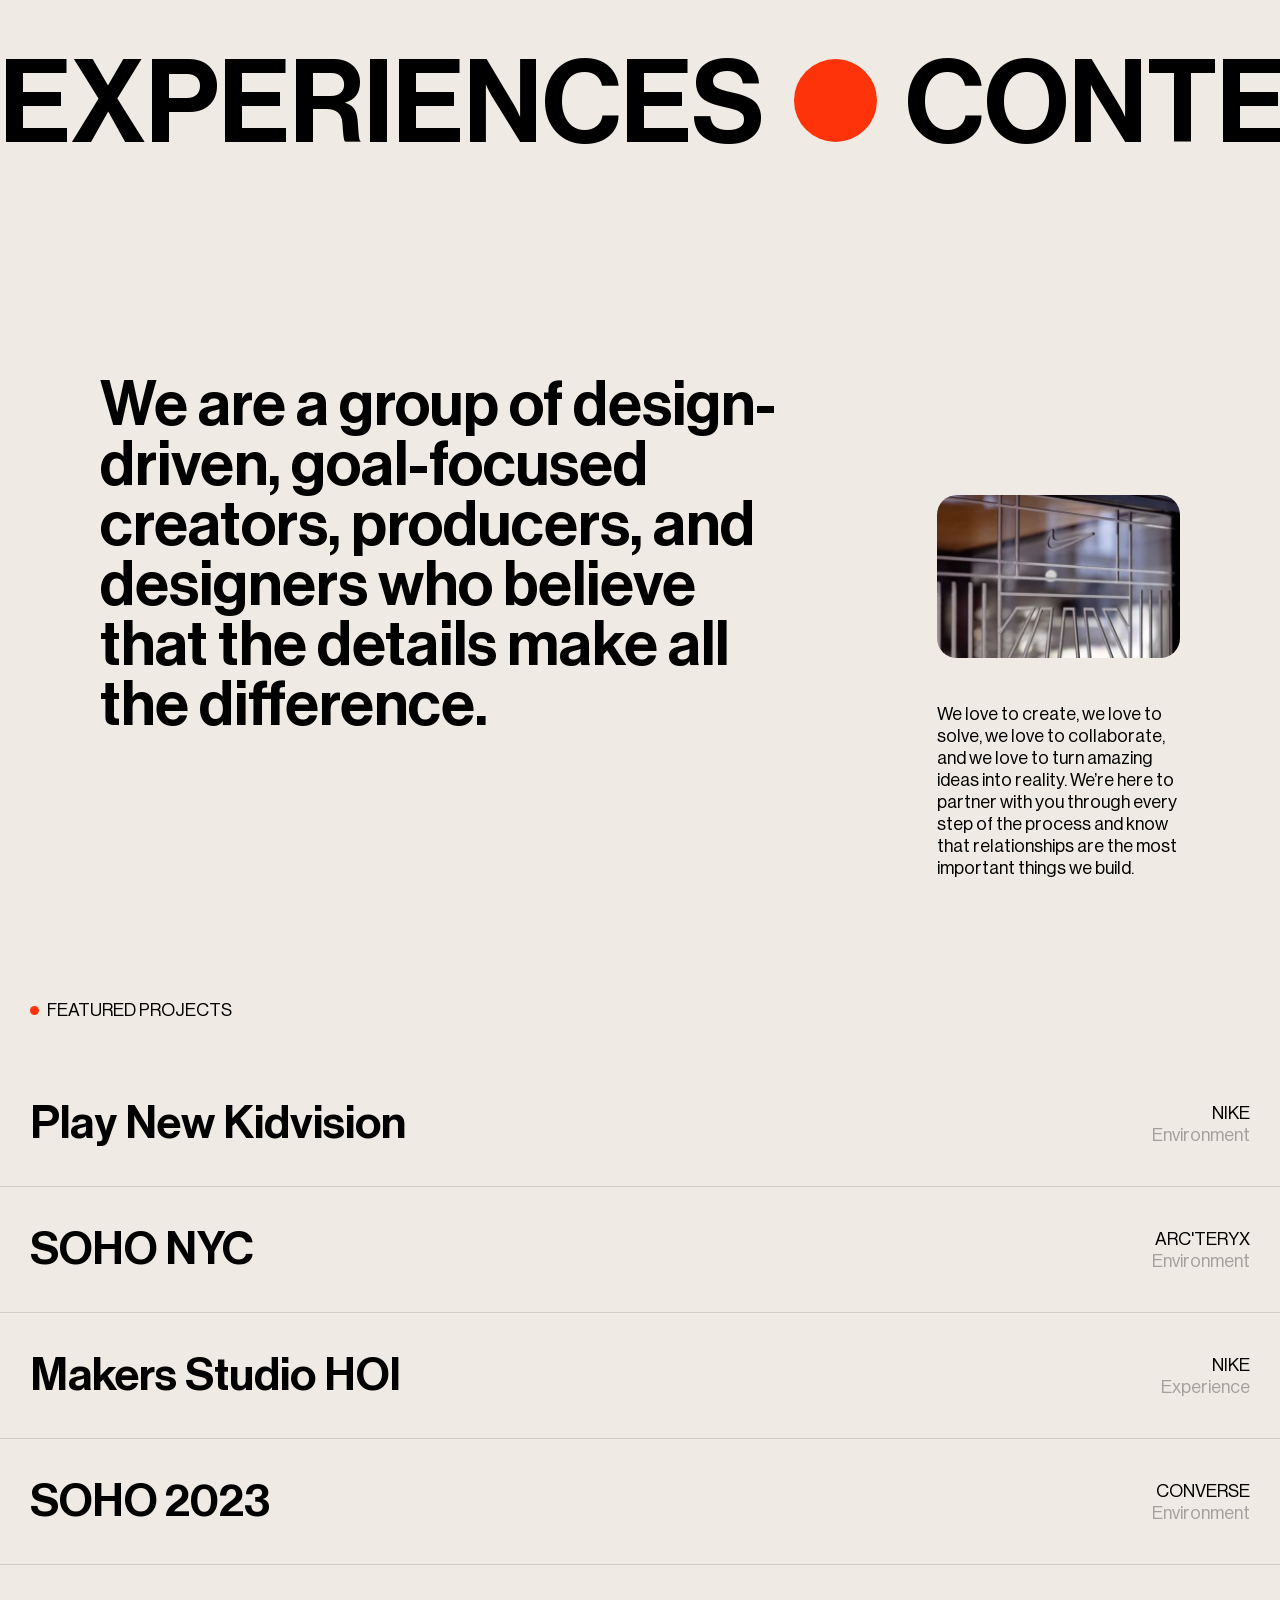
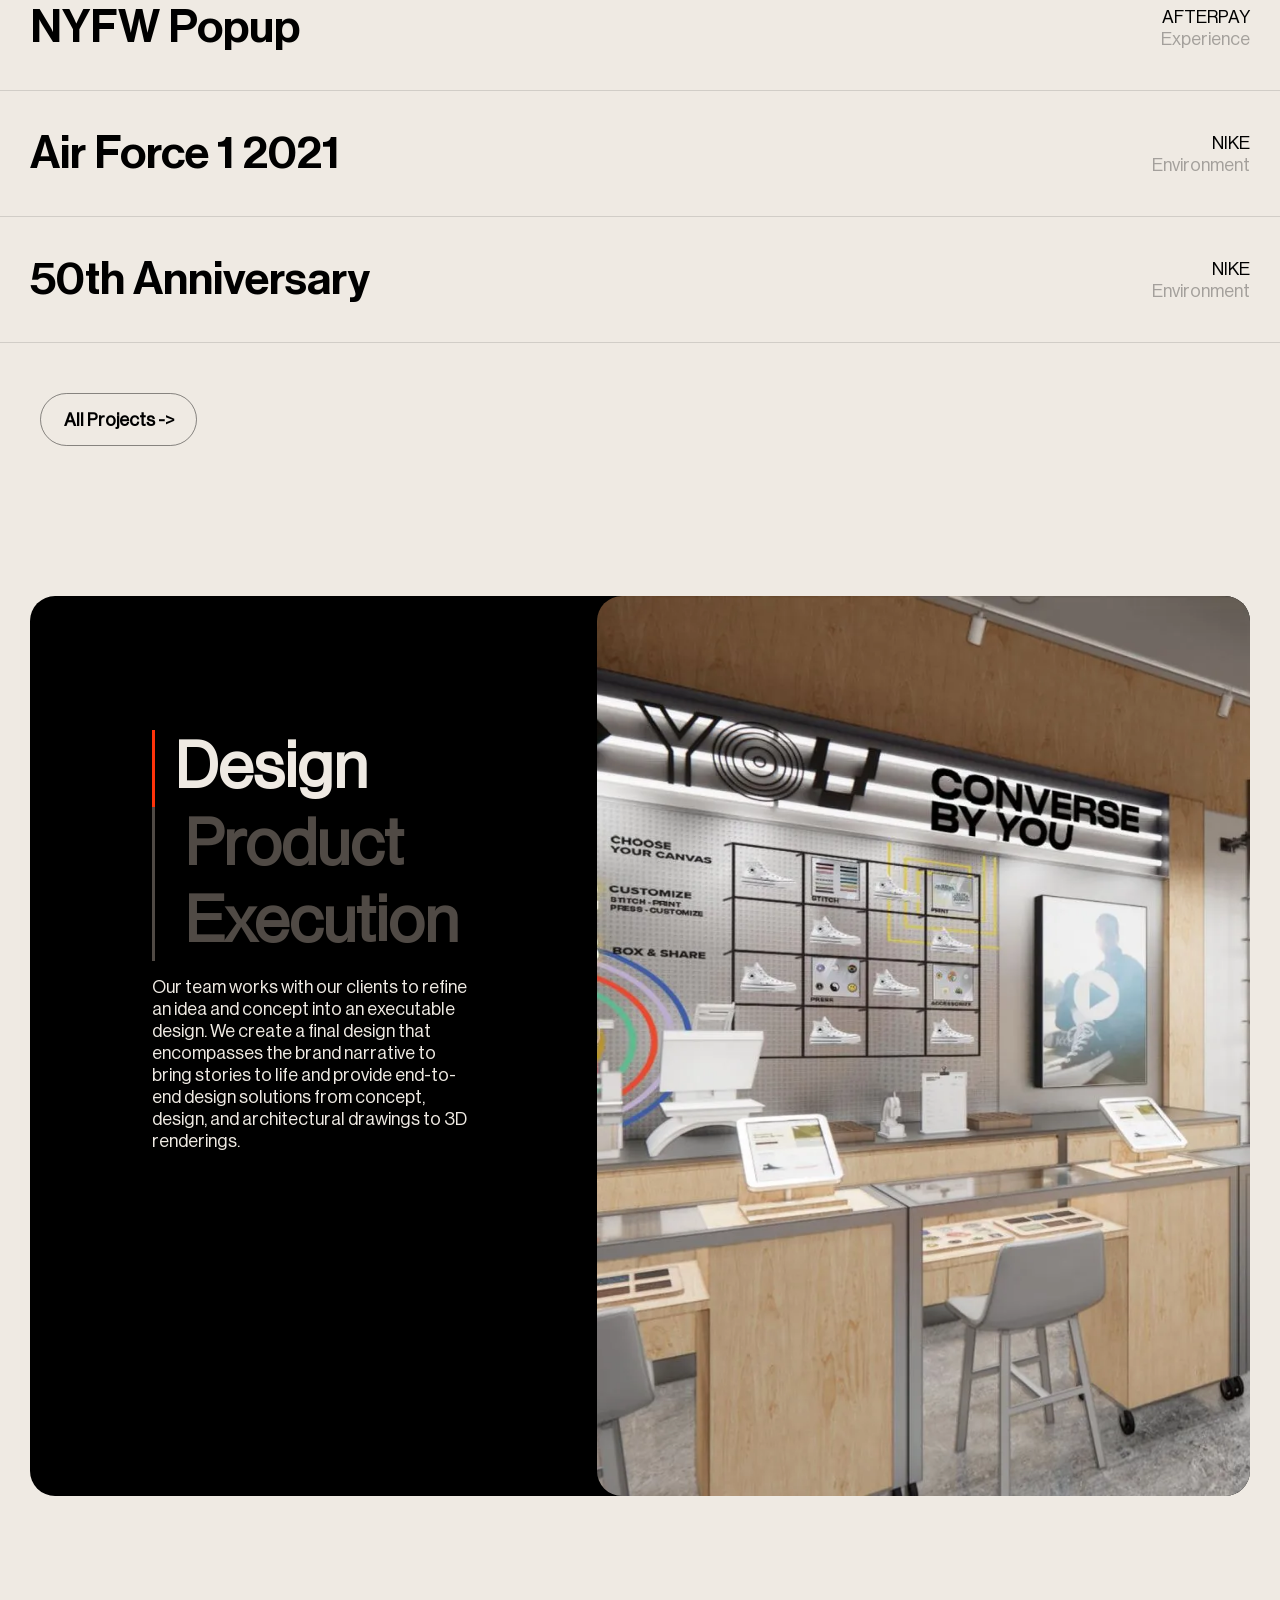
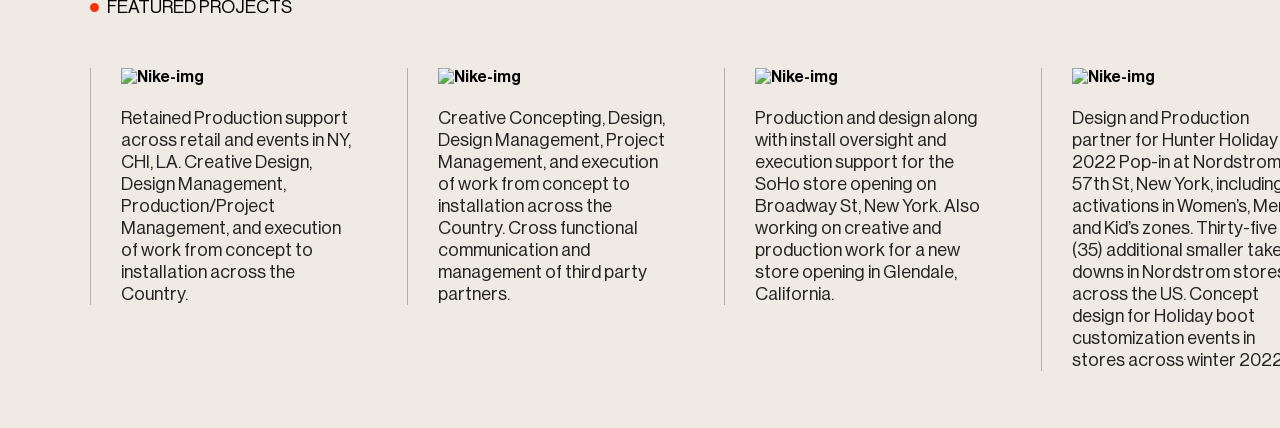
==== commit 414f1078: "responsive" ====
--- a/index.html
+++ b/index.html
@@ -12,6 +12,7 @@
             width: 100%;
             min-height: 40vh;
             position: relative;
+
         }
 
         .swiper-wrapper{
@@ -32,6 +33,87 @@
             width: 90%;
             color: rgb(34, 34, 34);
         }
+
+        @media(max-width: 1199px){
+            .swip-des{
+            padding-top: 15px;
+            font-size: 18px;
+            font-weight: 300;
+            font-family: neu-roman;
+            width: 90%;
+            color: rgb(34, 34, 34);
+            }
+            .swiper-wrapper{
+            position: relative;
+            left: 7%;
+        }
+        }
+
+        @media(max-width: 991px){
+            .swiper-slide {
+            background: #EFEAE3;
+            border-left: 1px solid #00000041;
+            width: 40%;
+            padding-left: 30px;
+        }
+            .swip-des{
+            padding-top: 15px;
+            font-size: 18px;
+            font-weight: 300;
+            font-family: neu-roman;
+            width: 90%;
+            color: rgb(34, 34, 34);
+        }
+
+        }
+
+        @media(max-width: 767px){
+            .swiper-slide {
+            background: #EFEAE3;
+            border-left: 1px solid #00000041;
+            width: 40%;
+            padding-left: 30px;
+        }
+            .swip-des{
+            padding-top: 15px;
+            font-size: 18px;
+            font-weight: 300;
+            font-family: neu-roman;
+            width: 90%;
+            color: rgb(34, 34, 34);
+        }}
+
+        @media(max-width: 480px){
+            .swiper-slide {
+            background: #EFEAE3;
+            border-left: 1px solid #00000041;
+            width: 50%;
+            padding-left: 30px;
+        }
+            .swip-des{
+            padding-top: 15px;
+            font-size: 18px;
+            font-weight: 300;
+            font-family: neu-roman;
+            width: 100%;
+            color: rgb(34, 34, 34);
+        }}
+        @media(max-width: 380px){
+            .swiper-slide {
+            background: #EFEAE3;
+            border-left: 1px solid #00000041;
+            width: 65%;
+            padding-left: 25px;
+        }
+            .swip-des{
+            padding-top: 15px;
+            font-size: 16px;
+            font-weight: 300;
+            line-height: 19px;
+            font-family: neu-roman;
+            width: 100%;
+            color: rgb(34, 34, 34);
+        }}
     </style>
 </head>
 
@@ -215,7 +297,7 @@
                 </div>
             </div>
         </section>
-        <!--<section class="testimonials section">
+        <section class="testimonials section">
             <div class="testi-wrap">
                 <div class="testi-head">
                     <div class="testi-dot"></div>
@@ -236,7 +318,7 @@
                                 <img src="https://assets-global.website-files.com/64d3dd9edfb41666c35b15d4/64d3dd9edfb41666c35b1600_Converse.svg" alt="Nike-img">
                             </div>
                             <p class="swip-des">
-                                Retained Production support across retail and events in NY, CHI, LA. Creative Design, Design Management, Production/Project Management, and execution of work from concept to installation across the Country.
+                                Creative Concepting, Design, Design Management, Project Management, and execution of work from concept to installation across the Country. Cross functional communication and management of third party partners.
                             </p>
                         </div>
                         <div class="swiper-slide">
@@ -244,7 +326,7 @@
                                 <img src="https://assets-global.website-files.com/64d3dd9edfb41666c35b15d4/64d3dd9edfb41666c35b15fd_Arc%E2%80%99teryx.svg" alt="Nike-img">
                             </div>
                             <p class="swip-des">
-                                Retained Production support across retail and events in NY, CHI, LA. Creative Design, Design Management, Production/Project Management, and execution of work from concept to installation across the Country.
+                                Production and design along with install oversight and execution support for the SoHo store opening on Broadway St, New York. Also working on creative and production work for a new store opening in Glendale, California.
                             </p>
                         </div>
                         <div class="swiper-slide">
@@ -252,7 +334,7 @@
                                 <img src="https://assets-global.website-files.com/64d3dd9edfb41666c35b15d4/64d3dd9edfb41666c35b15fe_Hunter.svg" alt="Nike-img">
                             </div>
                             <p class="swip-des">
-                                Retained Production support across retail and events in NY, CHI, LA. Creative Design, Design Management, Production/Project Management, and execution of work from concept to installation across the Country.
+                                Design and Production partner for Hunter Holiday 2022 Pop-in at Nordstrom 57th St, New York, including activations in Women’s, Men’s and Kid’s zones. Thirty-five (35) additional smaller take-downs in Nordstrom stores across the US. Concept design for Holiday boot customization events in stores across winter 2022.
                             </p>
                         </div>
                         <div class="swiper-slide">
@@ -260,7 +342,7 @@
                                 <img src="https://assets-global.website-files.com/64d3dd9edfb41666c35b15d4/64d3dd9edfb41666c35b1601_MediaLink.svg" alt="Nike-img">
                             </div>
                             <p class="swip-des">
-                                Retained Production support across retail and events in NY, CHI, LA. Creative Design, Design Management, Production/Project Management, and execution of work from concept to installation across the Country.
+                                Creative, Design, and Production Partner for 2023 CES. Scope Included creation of Branding Identity, Assets, and Digital Content, Design, Production design, Production oversight and Installation of client activations for IBM, Delta, Instacart, and more.
                             </p>
                         </div>
                         <div class="swiper-slide">
@@ -268,14 +350,14 @@
                                 <img src="https://assets-global.website-files.com/64d3dd9edfb41666c35b15d4/64d3dd9edfb41666c35b1602_AfterPay.svg" alt="Nike-img">
                             </div>
                             <p class="swip-des">
-                                Retained Production support across retail and events in NY, CHI, LA. Creative Design, Design Management, Production/Project Management, and execution of work from concept to installation across the Country.
-                            </p>
-                        </div>
-                    </div>
-                </div>
-            </div>
-        </section>
-        <section class="foottmp"></section>
+                                Creative, Design, and Production Partner for 2022 NY Fashion Week Pop-Up space. In Partnership with B-Reel scope including creation of Final Design, Design Assets, 3D Renders, Production design, Production/Partner oversight and creation of a two (2) story pop-up for Afterpay’s clients such as Crocs, JD Sports, Container Store & revolve.
+                            </p>
+                        </div>
+                    </div>
+                </div>
+            </div>
+        </section>
+        <!--<section class="foottmp"></section>
     </div>
     <div class="footer">
         <div class="footer-wrap">
@@ -298,8 +380,8 @@
                     <a href="">LinkedIn</a>
                 </div>
             </div>
-        </div> -->
-    </div>
+        </div> 
+    </div>-->
     <script src="./Js/main.js"></script>
     <script src="https://cdn.jsdelivr.net/npm/swiper@11/swiper-bundle.min.js"></script>
     <script>
--- a/Css/style.css
+++ b/Css/style.css
@@ -473,7 +473,7 @@
     background-color: var(--main-bg-color);
     width: 100%;
     position: relative;
-    padding: 40px 0px;
+    padding: 0px 0px;
 }
 
 .testi-wrap{
@@ -483,7 +483,8 @@
 }
 
 .testi-head{
-    padding: 0px 0px 40px 100px;
+    padding: 0px 0px 50px 7%;
+
 }
 .testi-dot{
     height: 9px;
@@ -1164,8 +1165,28 @@
         padding-left: 8px;
     }
 
-}
-
-
-
-
+    /* testimonials */
+
+    .testi-dot{
+    height: 7px;
+    width: 7px;
+    margin: 2px 0px;
+    background: var(--accent-color);
+    border-radius: 50%;
+    display: inline-block;
+}
+
+.testi-head h2{
+    display: inline-block;
+    font-family: neu-roman;
+    font-size: 16px;
+    font-weight: 400;
+    text-transform: uppercase;
+    padding-left: 3px;
+}
+
+}
+
+
+
+
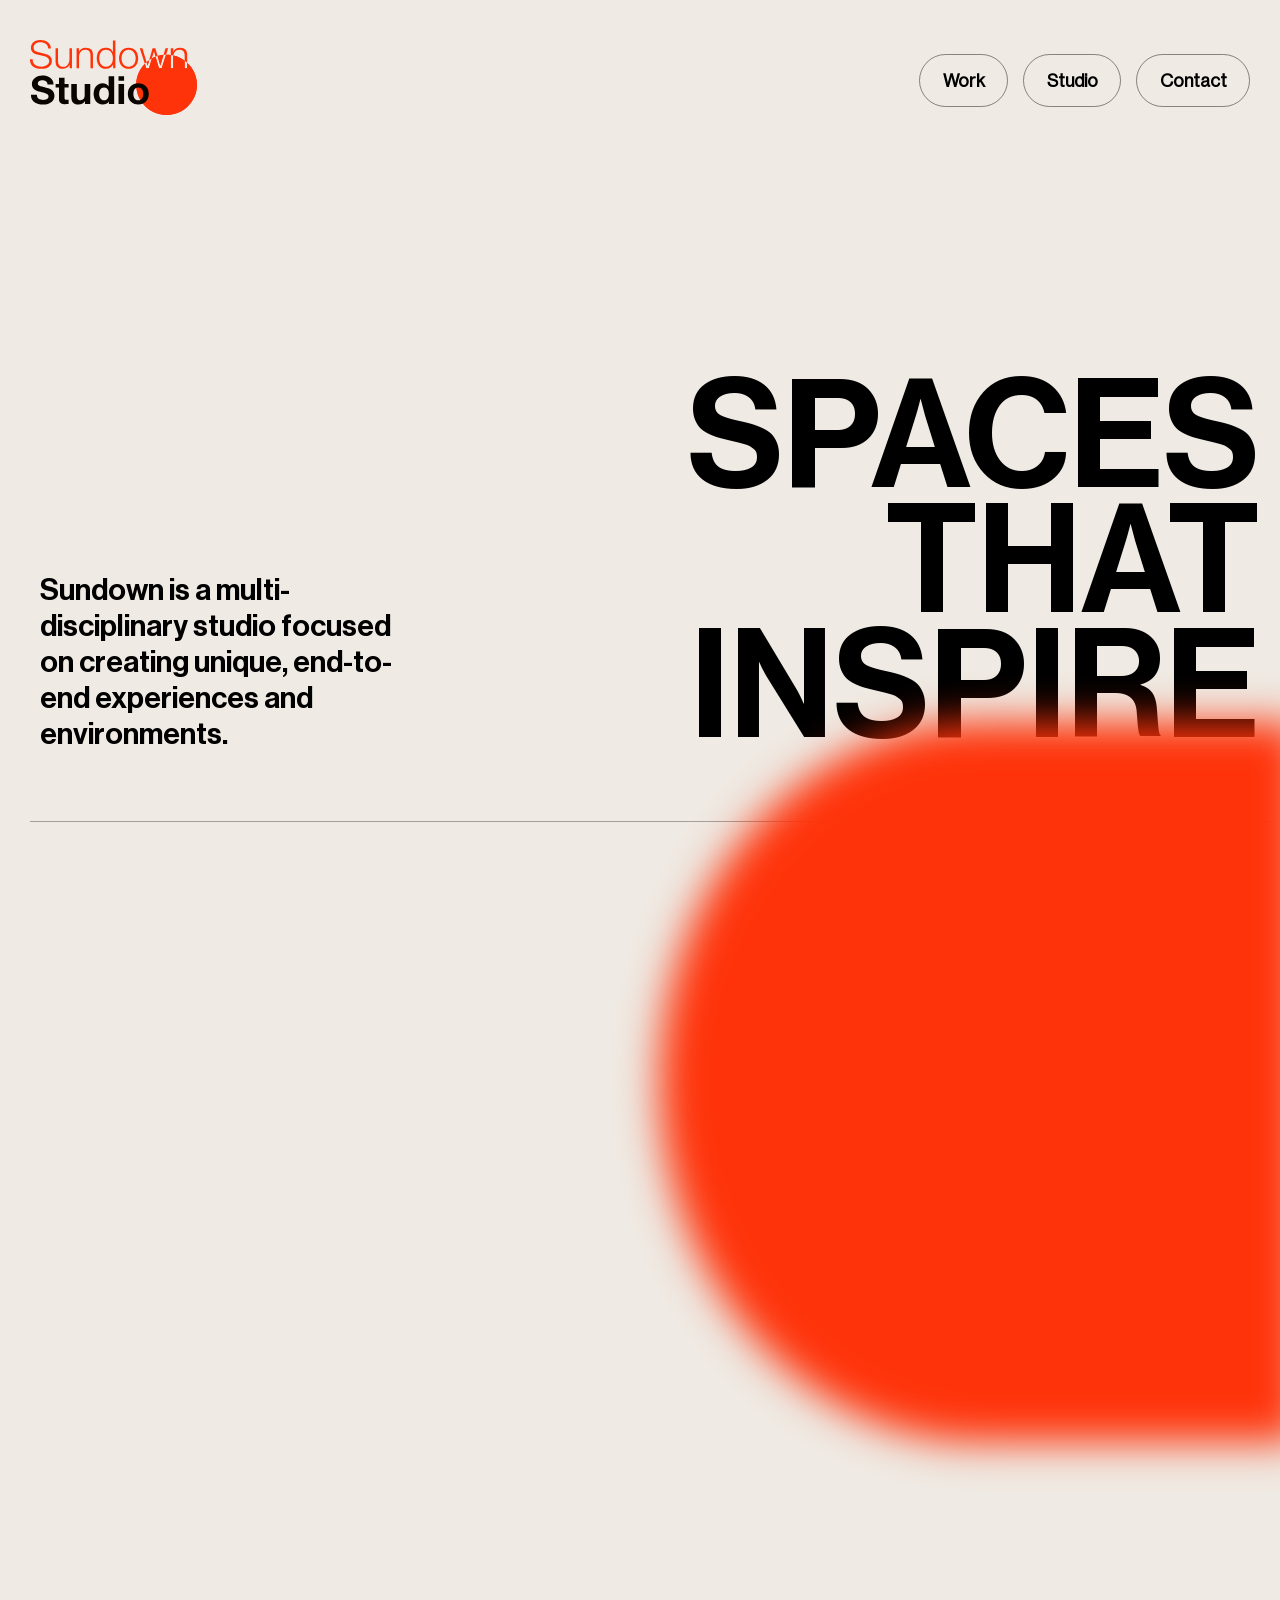
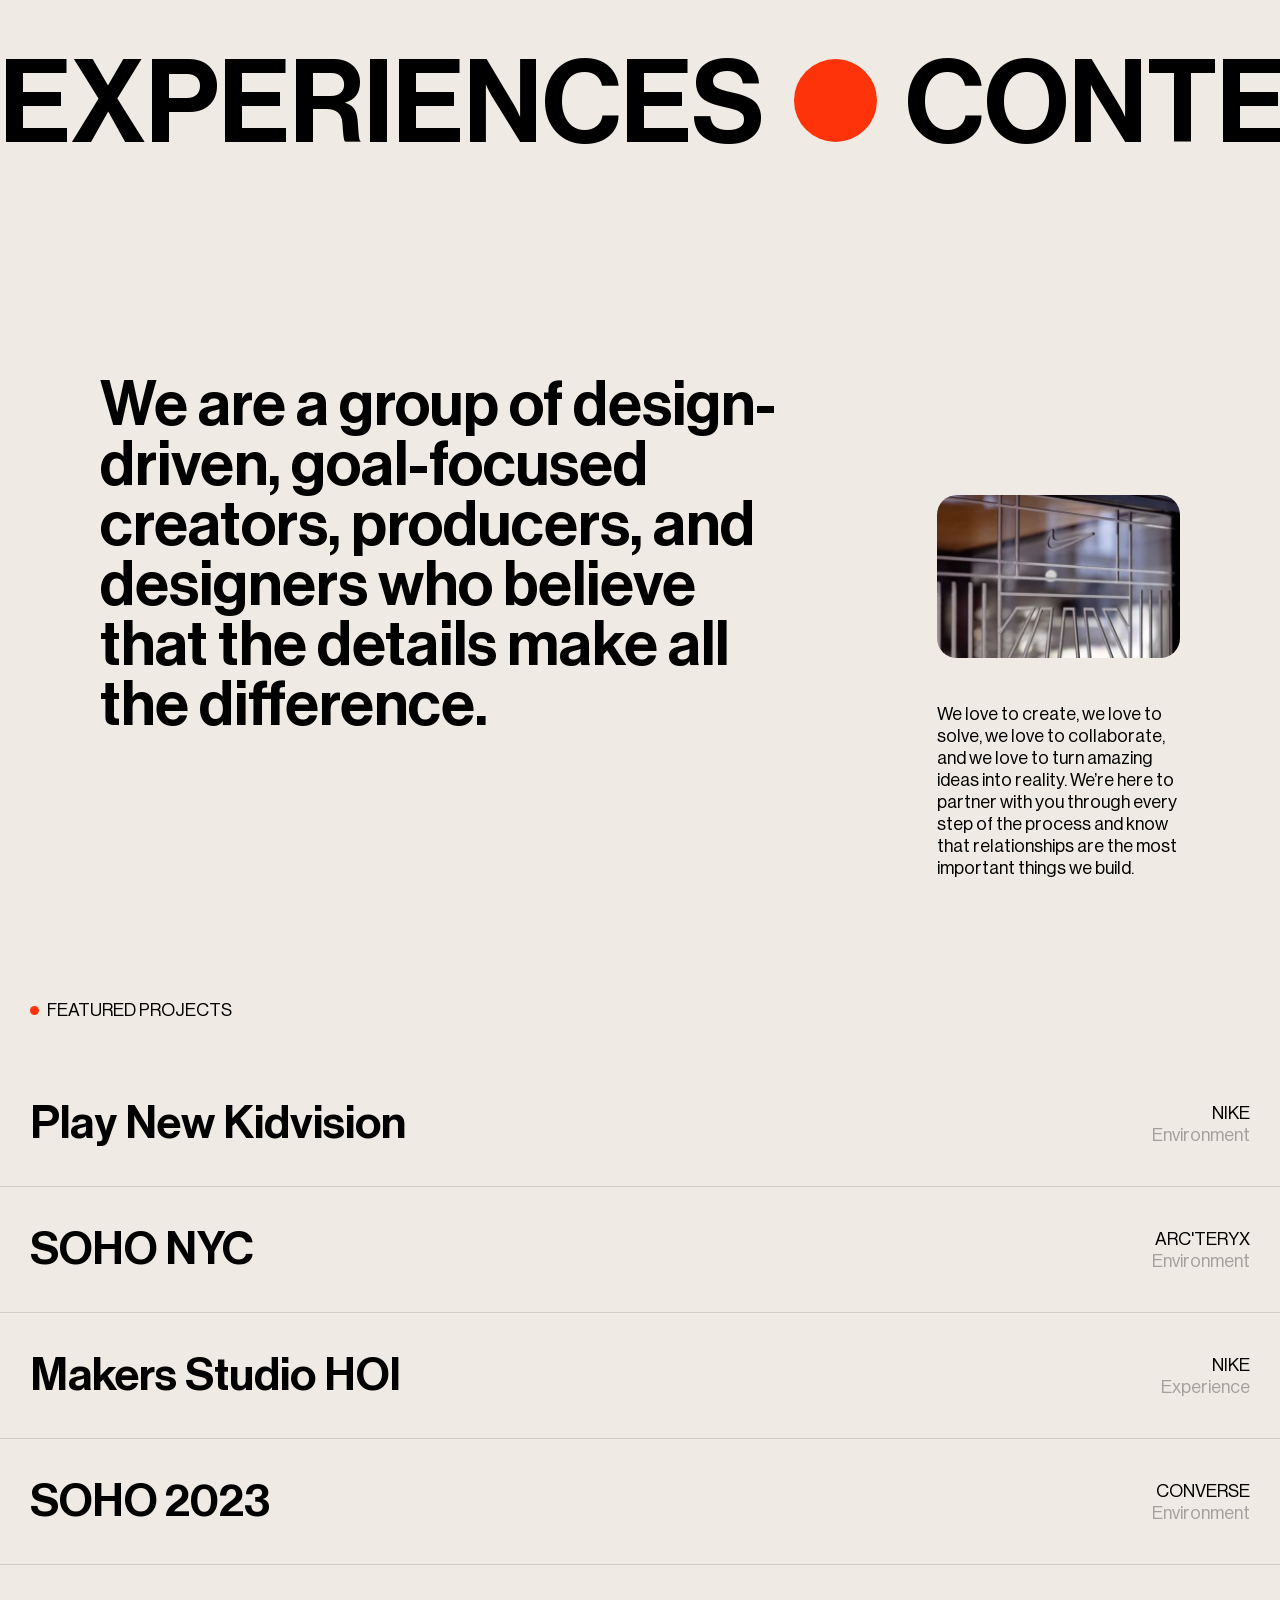
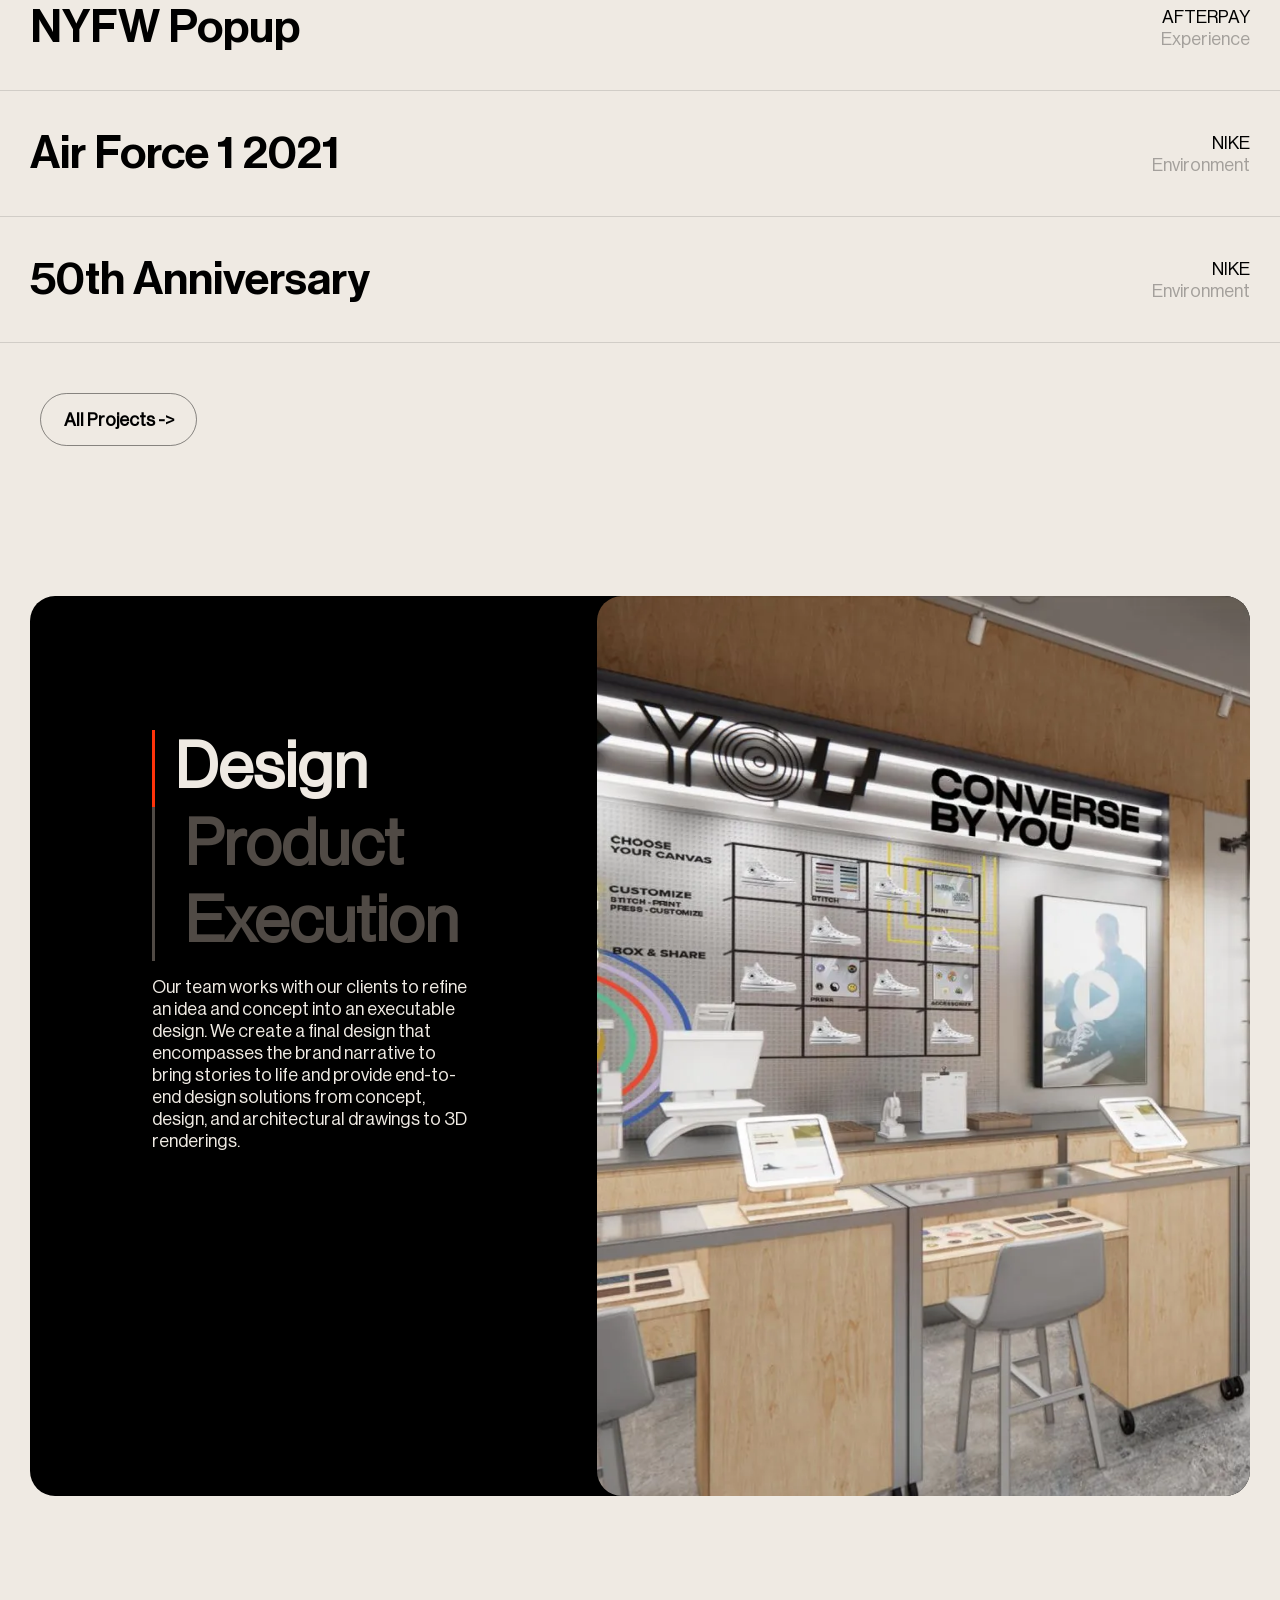
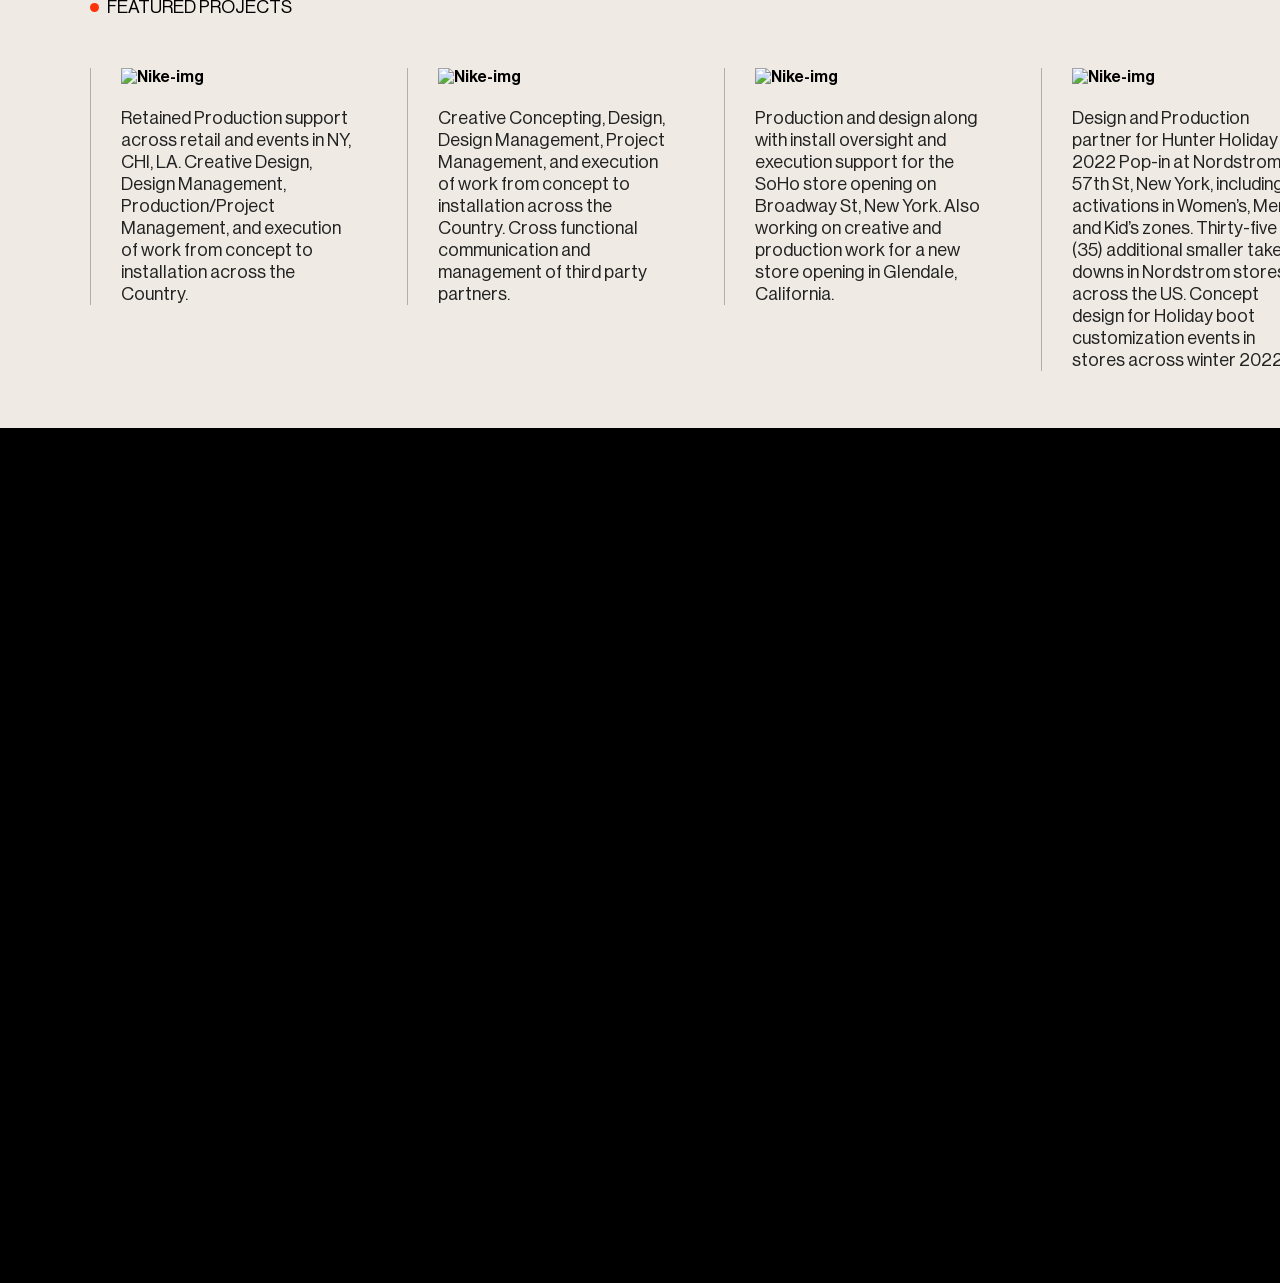
==== commit 0f3a7a4e: "navbar" ====
--- a/index.html
+++ b/index.html
@@ -6,6 +6,7 @@
     <meta name="viewport" content="width=device-width, initial-scale=1.0">
     <link rel="stylesheet" href="./Css/style.css">
     <link rel="stylesheet" href="https://cdn.jsdelivr.net/npm/swiper@11/swiper-bundle.min.css" />
+    <link rel="stylesheet" href="https://cdnjs.cloudflare.com/ajax/libs/font-awesome/7.0.1/css/all.min.css" integrity="sha512-2SwdPD6INVrV/lHTZbO2nodKhrnDdJK9/kg2XD1r9uGqPo1cUbujc+IYdlYdEErWNu69gVcYgdxlmVmzTWnetw==" crossorigin="anonymous" referrerpolicy="no-referrer" />
     <title>Document</title>
     <style>
         .swiper {
@@ -123,10 +124,15 @@
             <div class="logo">
                 <img src="./Media/Logo/64d3dd9edfb41666c35b15c2_Sundown logo.svg" alt="s-logo">
             </div>
+            <div class="nav-icons">
+                <i class="fa-solid fa-bars-staggered nav-open"></i>
+            </div>
+
             <div class="nav-bar">
-                <div class="h4"><a href="">Work</a></div>
-                <div class="h4"><a href="">Studio</a></div>
-                <div class="h4"><a href="">Contact</a></div>
+                <i class="fa-solid fa-xmark nav-close"></i>
+                <div class="h4"><a href="#projects">Work</a></div>
+                <div class="h4"><a href="#showcase">Studio</a></div>
+                <div class="h4"><a href="#footer">Contact</a></div>
             </div>
         </header>
         <section class="banner">
@@ -140,7 +146,7 @@
                 </div>
             </div>
         </section>
-        <section class="showcase">
+        <section class="showcase" id="showcase">
             <div class="s-video">
                 <video src="./Media/Videos/video.mp4" loop autoplay muted></video>
             </div>
@@ -186,7 +192,7 @@
                 </div>
             </div>
         </section>
-        <section class="projects section">
+        <section class="projects section" id="projects">
             <div class="pro-wrap">
                 <div class="pro-head">
                     <div class="pro-dot"></div>
@@ -357,15 +363,15 @@
                 </div>
             </div>
         </section>
-        <!--<section class="foottmp"></section>
+        <section class="foottmp"></section>
     </div>
-    <div class="footer">
+    <div class="footer" id="footer">
         <div class="footer-wrap">
             <div class="foot-top">
                 <div class="foot-con-l">
-                    <h1><a href="#">Work</a></h1>
-                    <h1><a href="#">Studio</a></h1>
-                    <h1><a href="#">Contact</a></h1>
+                    <h1><a href="#projects">Work</a></h1>
+                    <h1><a href="#showcase">Studio</a></h1>
+                    <h1><a href="#footer">Contact</a></h1>
                 </div>
                 <div class="foot-con-r">
                     <p>Get industry insights and creative <br>inspiration straight to your inbox</p>
@@ -381,7 +387,7 @@
                 </div>
             </div>
         </div> 
-    </div>-->
+    </div>
     <script src="./Js/main.js"></script>
     <script src="https://cdn.jsdelivr.net/npm/swiper@11/swiper-bundle.min.js"></script>
     <script>
--- a/Css/style.css
+++ b/Css/style.css
@@ -2,17 +2,19 @@
     font-family: neu-mediu;
     src: url(../Fonts/NeueHaasDisplayMediu.ttf);
 }
+
 @font-face {
     font-family: neu-light;
     src: url(../Fonts/NeueHaasDisplayLight.ttf);
 }
+
 @font-face {
     font-family: neu-roman;
     src: url(../Fonts/NeueHaasDisplayRoman.ttf);
 }
 
-    
-*{
+
+* {
     margin: 0;
     padding: 0;
     font-family: neu-mediu;
@@ -20,24 +22,24 @@
 
 
 
-:root{
+:root {
     --main-bg-color: #EFEAE3;
     --font-color: #000000;
     --accent-color: #FE330A;
     --secondary-color: #FF9831;
 }
 
-body{
+body {
     background-color: #000;
     position: relative;
 }
 
-.main{
+.main {
     position: relative;
     z-index: 10;
 }
 
-header{
+header {
     background: var(--main-bg-color);
     height: 100px;
     padding: 30px 30px 30px 30px;
@@ -46,22 +48,23 @@
     align-items: center;
     z-index: 100;
 }
-.logo{
+
+.logo {
     width: fit-content;
 }
 
-.logo img{
+.logo img {
     width: 167px;
 }
 
-.nav-bar{
+.nav-bar {
     width: fit-content;
     position: relative;
     height: fit-content;
     display: flex;
 }
 
-.nav-bar .h4{
+.nav-bar .h4 {
     border: 1px solid #00000071;
     border-radius: 50px;
     font-size: 18px;
@@ -73,7 +76,8 @@
     overflow: hidden;
     transition: all .2s ease;
 }
-.nav-bar .h4::before{
+
+.nav-bar .h4::before {
     content: '';
     background: var(--font-color);
     width: 100%;
@@ -85,12 +89,12 @@
     transition: all .5s ease;
 }
 
-.nav-bar .h4:hover::before{
+.nav-bar .h4:hover::before {
     bottom: 0;
     border-radius: 0;
 }
 
-.nav-bar .h4 a{
+.nav-bar .h4 a {
     text-decoration: none;
     color: #000000;
     font-family: neu-roman;
@@ -98,11 +102,25 @@
     position: relative;
     z-index: 9;
 }
-.nav-bar .h4:hover a{
+
+.nav-bar .h4:hover a {
     color: #fff;
 }
 
-.section{
+.nav-bar i {
+    display: none;
+}
+
+.nav-icons {
+    display: none;
+}
+
+.nav-icons i {
+    font-size: 24px;
+}
+
+
+.section {
     min-height: fit-content;
     overflow-x: hidden;
 }
@@ -110,14 +128,15 @@
 
 /* Banner Page */
 
-.banner{
+.banner {
     height: 58vh;
     background: var(--main-bg-color);
     padding: 70px 30px 70px 30px;
     position: relative;
     overflow: hidden;
 }
-.b-wrap{
+
+.b-wrap {
     display: flex;
     position: relative;
     width: 100%;
@@ -125,7 +144,8 @@
     padding: 0px 10px 69px 10px;
     border-bottom: 2px solid #00000051;
 }
-.b-con-l{
+
+.b-con-l {
     height: 100%;
     width: 50%;
     display: flex;
@@ -133,18 +153,20 @@
     align-items: end;
 
 }
-.b-con-l p{
+
+.b-con-l p {
     font-size: 30px;
     font-weight: 700;
     width: 60%;
 }
 
-.b-con-r{
+.b-con-r {
     width: 50%;
     display: flex;
     align-items: end;
 }
-.b-con-r h1{
+
+.b-con-r h1 {
     font-size: 152px;
     line-height: 125px;
     text-align: end;
@@ -152,12 +174,13 @@
 
 /* Showcase Section */
 
-.showcase{
+.showcase {
     padding: 60px 30px;
     position: relative;
     background: var(--main-bg-color);
 }
-.s-bgs{
+
+.s-bgs {
     width: 50%;
     height: 80vh;
     background: var(--accent-color);
@@ -169,7 +192,8 @@
     right: -20px;
     overflow: hidden;
 }
-.s-video video{
+
+.s-video video {
     border-radius: 20px;
     width: 100%;
     position: relative;
@@ -178,20 +202,22 @@
 
 /* About Us */
 
-.about{
+.about {
     background: var(--main-bg-color);
     padding: 80px 0;
     position: relative;
 }
-.moving-text{
+
+.moving-text {
     white-space: nowrap;
     overflow-x: auto;
 }
-.moving-text::-webkit-scrollbar{
+
+.moving-text::-webkit-scrollbar {
     display: none;
 }
 
-.a-con{
+.a-con {
     white-space: nowrap;
     display: inline-block;
     animation-name: move;
@@ -199,12 +225,13 @@
     animation-timing-function: linear;
     animation-iteration-count: infinite;
 }
-.moving-text h1{
+
+.moving-text h1 {
     font-size: 9vw;
     display: inline-block;
 }
 
-.gola{
+.gola {
     height: 6.5vw;
     width: 6.5vw;
     background: var(--accent-color);
@@ -214,51 +241,60 @@
 }
 
 @keyframes move {
-    from{
+    from {
         transform: translateX(0);
     }
-    to{
+
+    to {
         transform: translateX(-100%);
     }
 }
 
-.a-wrapper{
+.a-wrapper {
     display: flex;
     position: relative;
     justify-content: space-between;
     padding: 200px 100px 0px 100px
 }
-.a-con-1{
+
+.a-con-1 {
     width: 63%;
 }
-.a-con-1 h1{
+
+.a-con-1 h1 {
     font-size: 62px;
     line-height: 60px;
 }
-.a-con-2{
+
+.a-con-2 {
     width: 22.5%;
     padding-top: 120px;
 }
-.a-con-2 img{
+
+.a-con-2 img {
     width: 100%;
     border-radius: 20px;
 }
-.a-con-2 p{
+
+.a-con-2 p {
     padding-top: 40px;
     font-size: 18px;
     font-family: neu-roman;
     font-weight: 400;
 }
+
 /* Projects */
 
-.projects{
+.projects {
     min-height: 100vh;
     background: var(--main-bg-color);
 }
-.pro-head{
+
+.pro-head {
     padding: 40px 30px;
 }
-.pro-dot{
+
+.pro-dot {
     height: 9px;
     width: 9px;
     margin: 1px 0px;
@@ -267,7 +303,7 @@
     display: inline-block;
 }
 
-.pro-head h2{
+.pro-head h2 {
     display: inline-block;
     font-family: neu-roman;
     font-size: 18px;
@@ -276,12 +312,12 @@
     padding-left: 5px;
 }
 
-.pro-elems{
+.pro-elems {
     width: 100%;
     position: relative;
 }
 
-.elem{
+.elem {
     height: 125px;
     padding: 0px 30px 0px 30px;
     position: relative;
@@ -293,7 +329,7 @@
     overflow: hidden;
 }
 
-.elem-overlay{
+.elem-overlay {
     background: var(--secondary-color);
     width: 100%;
     height: 100%;
@@ -302,28 +338,34 @@
     transition: all .2s ease;
     left: 0;
 }
-.elem img{
+
+.elem img {
     display: none;
 }
-.elem:hover .elem-overlay{
+
+.elem:hover .elem-overlay {
     top: 0%;
 }
-.elem h1{
+
+.elem h1 {
     font-size: 46px;
     color: var(--font-color);
     z-index: 9;
 }
-.elem-des h2{
+
+.elem-des h2 {
     font-family: neu-roman;
     font-size: 18px;
     text-transform: uppercase;
     font-weight: 500;
     text-align: end;
 }
-.elem-des{
+
+.elem-des {
     z-index: 9;
 }
-.elem-des p{
+
+.elem-des p {
     font-family: neu-roman;
     font-size: 18px;
     color: #00000050;
@@ -331,7 +373,8 @@
     text-align: end;
 
 }
-.fixed-image{
+
+.fixed-image {
     height: 450px;
     width: 370px;
     z-index: 99;
@@ -345,19 +388,21 @@
     background-size: cover;
     display: none;
 }
-.pro-elems:hover .fixed-image{
+
+.pro-elems:hover .fixed-image {
     display: block;
     background-position: center;
     background-repeat: no-repeat;
     background-size: cover;
 
 }
-.pro-foot{
+
+.pro-foot {
     position: relative;
     padding: 50px 40px;
 }
 
-.pro-foot .h4{
+.pro-foot .h4 {
     border: 1px solid #00000071;
     border-radius: 50px;
     font-size: 18px;
@@ -369,14 +414,15 @@
     transition: all .2s ease;
     width: fit-content;
 }
-.pro-foot .h4 a{
+
+.pro-foot .h4 a {
     text-decoration: none;
     color: var(--font-color);
     font-family: neu-roman;
     transition: all .2s ease;
 }
 
-.pro-foot .h4::before{
+.pro-foot .h4::before {
     content: '';
     background: var(--font-color);
     width: 100%;
@@ -388,25 +434,27 @@
     transition: all .5s ease;
 }
 
-.pro-foot .h4 a{
+.pro-foot .h4 a {
     z-index: 9;
 }
 
-.pro-foot .h4:hover::before{
+.pro-foot .h4:hover::before {
     bottom: 0;
     border-radius: 0;
 }
-.pro-foot .h4:hover a{
+
+.pro-foot .h4:hover a {
     color: #fff;
 }
 
 /* Work Section */
 
-.work{
+.work {
     padding: 100px 30px;
     background: var(--main-bg-color);
 }
-.w-wrap{
+
+.w-wrap {
     background: #000;
     height: 100vh;
     border-radius: 25px;
@@ -414,7 +462,7 @@
     position: relative;
 }
 
-.w-wrap .w-con-l{
+.w-wrap .w-con-l {
     width: 46.5%;
     border-radius: 25px;
     display: flex;
@@ -423,11 +471,12 @@
     padding-top: 11%;
 }
 
-.w-heads{
+.w-heads {
     width: 57%;
     cursor: pointer;
 }
-.w-heads h1{
+
+.w-heads h1 {
     color: #504A45;
     font-family: neu-roman;
     padding-left: 30px;
@@ -435,28 +484,31 @@
     border-left: 3px solid #504A45;
     transition: all .3s ease;
 }
-.w-heads h1.h-active{
+
+.w-heads h1.h-active {
     color: #EFEAE3;
     border-left: 3px solid var(--accent-color);
     padding-left: 20px;
 }
 
-.w-texts{
+.w-texts {
     width: 57%;
     padding-top: 15px;
 }
-.w-texts p{
+
+.w-texts p {
     color: #EFEAE3;
     font-family: neu-roman;
     font-size: 18px;
     display: none;
     transition: all .5s ease;
 }
-.w-texts p.t-active{
+
+.w-texts p.t-active {
     display: block;
 }
 
-.w-wrap .w-con-r{
+.w-wrap .w-con-r {
     height: 100%;
     width: 53.5%;
     border-radius: 25px;
@@ -469,24 +521,25 @@
 
 /* Testimonials */
 
-.testimonials{
+.testimonials {
     background-color: var(--main-bg-color);
     width: 100%;
     position: relative;
     padding: 0px 0px;
 }
 
-.testi-wrap{
+.testi-wrap {
     height: 100%;
     position: relative;
     width: 100%;
 }
 
-.testi-head{
+.testi-head {
     padding: 0px 0px 50px 7%;
 
 }
-.testi-dot{
+
+.testi-dot {
     height: 9px;
     width: 9px;
     margin: 1px 0px;
@@ -495,7 +548,7 @@
     display: inline-block;
 }
 
-.testi-head h2{
+.testi-head h2 {
     display: inline-block;
     font-family: neu-roman;
     font-size: 18px;
@@ -506,70 +559,72 @@
 
 /* footer */
 
-.foottmp{
+.foottmp {
     height: 95vh;
     background-color: transparent;
     pointer-events: none;
 }
 
-.footer{
+.footer {
     position: fixed;
     z-index: 9;
     bottom: 0;
     width: fit-content;
 }
 
-.footer-wrap{
+.footer-wrap {
     padding: 20px;
     position: relative;
 }
-.foot-top{
+
+.foot-top {
     padding: 30px 60px 60px 60px;
     display: flex;
     justify-content: space-between;
     position: relative;
 }
 
-.foot-top .foot-con-l{
+.foot-top .foot-con-l {
     color: #EFEAE3;
     position: relative;
 }
 
-.foot-con-l a{
+.foot-con-l a {
     text-decoration: none;
     color: var(--main-bg-color);
     padding: 5px;
     font-size: 34px;
 }
 
-.foot-con-r{
-    position: relative;
-}
-
-.foot-con-r p{
+.foot-con-r {
+    position: relative;
+}
+
+.foot-con-r p {
     color: var(--main-bg-color);
     font-size: 20px;
     font-family: neu-roman;
     font-weight: 400;
 }
 
-.foot-bottom{
+.foot-bottom {
     padding-top: 60px;
 }
 
-.foot-bottom h1{
+.foot-bottom h1 {
     font-size: 23.2vw;
     color: var(--main-bg-color);
     line-height: 20vw;
 }
 
-.foot-links{
+.foot-links {
     display: flex;
     justify-content: space-between;
     border-top: 2px solid #504A45;
     padding-top: 20px;
 }
-.foot-links a{
+
+.foot-links a {
     color: var(--main-bg-color);
     text-decoration: none;
     font-size: 16px;
@@ -577,232 +632,315 @@
     font-weight: 500;
 }
 
-/* Breakpoints */ 
-
-@media (max-width:1199px){
-    header{
-    background: var(--main-bg-color);
-    height: 90px;
-    padding: 25px 25px 25px 25px;
-    display: flex;
-    justify-content: space-between;
-    align-items: center;
-    z-index: 100;
-    }
-
-
-.nav-bar .h4{
-    border: 1px solid #00000071;
-    border-radius: 50px;
-    font-size: 17px;
-    font-weight: 700;
-    text-decoration: none;
-    margin-left: 15px;
-    padding: 13px 20.5px 12px 20.5px;
-    position: relative;
-    overflow: hidden;
-    transition: all .2s ease;
-}
-
-/* banner section */
-
-.b-con-l p{
-    font-size: 26px;
-    line-height: 28px;
-}
-
-.b-con-r{
-    width: 50%;
-    display: flex;
-    align-items: end;
-}
-.b-con-r h1{
-    font-size: 148px;
-    line-height: 120px;
-}
-
-/* about */
-.a-wrapper{
-    padding: 150px 80px 0px 80px;
-}
-.a-con-1 h1{
-    font-size: 54px;
-    line-height: 56px;
-}
-
-/* elem */
-
-.elem h1{
-    font-size: 42px;
-}
-/* work */
-
-.w-heads h1{
-    font-size: 54px;
-}
-}
-
-@media (max-width: 991px){
-.b-wrap{
-    padding-bottom: 50px;
-}
-.b-con-l p{
-    font-size: 24px;
-    line-height: 26px;
-
-}
-
-.b-con-r h1{
-    font-size: 120px;
-    line-height: 100px;
-}
-
-/* elem */
-
-.elem h1{
-    font-size: 38px;
-}
-
-/* work */
-.w-wrap{
-    height: 95vh;
-}
-.w-heads{
-    width: 70%;
-}
-.w-heads h1{
-    font-size: 48px;
-    padding-left: 20px;
-}
-.w-heads h1.h-active{
-    padding-left: 12.5px;
-}
-.w-texts{
-    width: 70%;
-}
-.w-texts p{
-    font-size: 16px;
-}
-
-.w-wrap .w-con-l{
-    width: 46.5%;
-    border-radius: 25px;
-    display: flex;
-    flex-direction: column;
-    align-items: center;
-    padding-top: 9%;
-}
-
-}
-
-@media (max-width: 767px){
-    .b-wrap{
+/* Breakpoints */
+
+@media (max-width:1199px) {
+    header {
+        background: var(--main-bg-color);
+        height: 90px;
+        padding: 25px 25px 25px 25px;
+        display: flex;
+        justify-content: space-between;
+        align-items: center;
+        z-index: 100;
+    }
+
+
+    .nav-bar .h4 {
+        border: 1px solid #00000071;
+        border-radius: 50px;
+        font-size: 17px;
+        font-weight: 700;
+        text-decoration: none;
+        margin-left: 15px;
+        padding: 13px 20.5px 12px 20.5px;
+        position: relative;
+        overflow: hidden;
+        transition: all .2s ease;
+    }
+
+    /* banner section */
+
+    .b-con-l p {
+        font-size: 26px;
+        line-height: 28px;
+    }
+
+    .b-con-r {
+        width: 50%;
+        display: flex;
+        align-items: end;
+    }
+
+    .b-con-r h1 {
+        font-size: 148px;
+        line-height: 120px;
+    }
+
+    /* about */
+    .a-wrapper {
+        padding: 150px 80px 0px 80px;
+    }
+
+    .a-con-1 h1 {
+        font-size: 54px;
+        line-height: 56px;
+    }
+
+    /* elem */
+
+    .elem h1 {
+        font-size: 42px;
+    }
+
+    /* work */
+
+    .w-heads h1 {
+        font-size: 54px;
+    }
+}
+
+@media (max-width: 991px) {
+    .b-wrap {
+        padding-bottom: 50px;
+    }
+
+    .b-con-l p {
+        font-size: 24px;
+        line-height: 26px;
+
+    }
+
+    .b-con-r h1 {
+        font-size: 120px;
+        line-height: 100px;
+    }
+
+    /* elem */
+
+    .elem h1 {
+        font-size: 38px;
+    }
+
+    /* work */
+    .w-wrap {
+        height: 95vh;
+    }
+
+    .w-heads {
+        width: 70%;
+    }
+
+    .w-heads h1 {
+        font-size: 48px;
+        padding-left: 20px;
+    }
+
+    .w-heads h1.h-active {
+        padding-left: 12.5px;
+    }
+
+    .w-texts {
+        width: 70%;
+    }
+
+    .w-texts p {
+        font-size: 16px;
+    }
+
+    .w-wrap .w-con-l {
+        width: 46.5%;
+        border-radius: 25px;
+        display: flex;
+        flex-direction: column;
+        align-items: center;
+        padding-top: 9%;
+    }
+
+}
+
+@media (max-width: 767px) {
+
+    /* nav */
+    header {
+        position: relative;
+    }
+
+    .nav-bar {
+        flex-direction: column;
+        row-gap: 30px;
+        position: absolute;
+        right: 0;
+        top: 200%;
+        background-color: #EFEAE3;
+        padding: 0px 20px 60px 20px;
+        border-top: 2px solid #ffc16b;
+        border-left: 2px solid #ffc16b;
+        border-bottom: 2px solid #ffc16b;
+        border-top-left-radius: 20px;
+        border-bottom-left-radius: 20px;
+        width: 30%;
+        display: none;
+    }
+
+    .nav-bar .h4 {
+        border: 0px;
+        border-bottom: 2px solid #00000071;
+        border-radius: 0px;
+        font-size: 22px;
+        font-weight: 700;
+        text-decoration: none;
+        padding: 0px 15px;
+        position: relative;
+        overflow: hidden;
+        transition: all .2s ease;
+        
+    }
+
+    .nav-icons {
+        display: block;
+    }
+
+    .nav-bar i{
+        display: block;
+        align-self: flex-end;
+        margin-top: 10%;
+        font-size: 18px;
+    }
+    /* .nav-active{
+        display: flex;
+        animation: show-menu .5s ease-out .0s forwards;
+    }
+    .nav-close{
+        animation: hide-menu .5s ease-in .0s forwards;
+        
+    }
+ */
+
+
+
+    /* banner */
+    .b-wrap {
         padding: 0px 0px 50px 0px;
         flex-direction: column;
         border-bottom: 1px solid #00000051;
 
     }
-    .b-con-l{
+
+    .b-con-l {
         height: 100%;
         width: 100%;
         align-items: start;
     }
-    .b-con-l p{
-    font-size: 22px;
-    line-height: 24px;
-    width: 70%;
-}
-.b-con-r{
-    justify-content: end;
-    width: 100%;
-}
-
-.b-con-r h1{
-    font-size: 100px;
-    line-height: 90px;
-    width: 90%;
-    text-align: right;
-}
-
-.nav-bar{
-    display: none;
-}
-/* about */
-
-.a-wrapper{
-    display: flex;
-    flex-direction: column;
-    padding: 130px 60px 0px 60px;
-}
-.a-con-1{
-    width: 100%;
-}
-.a-con-1 h1{
-    font-size: 44px;
-    line-height: 46px;
-    width: 80%;
-}
-
-.a-con-2{
-    padding-top: 80px;
-    width: 100%;
-    display: flex;
-    flex-direction: column;
-    align-items: end;
-}
-.a-con-2 img{
-    width: 40%;
-}
-.a-con-2 p{
-    width: 40%;
-}
-
-/* elem */
-
-.elem h1{
-    font-size: 34px;
-}
-.elem-des h2{
-    font-size: 16px;
-}
-.elem-des p{
-    font-size: 16px;
-}
-/* work */
-
-.w-wrap{
-    height: 85vh;
-}
-.w-heads{
-    width: 70%;
-}
-.w-heads h1{
-    font-size: 36px;
-    padding-left: 20px;
-}
-.w-heads h1.h-active{
-    padding-left: 12.5px;
-}
-.w-texts{
-    width: 70%;
-}
-.w-texts p{
-    font-size: 14px;
-}
-
-.w-wrap .w-con-l{
-    width: 46.5%;
-    border-radius: 25px;
-    display: flex;
-    flex-direction: column;
-    align-items: center;
-    padding-top: 11%;
-}
-}
-@media (max-width: 600px){
+
+    .b-con-l p {
+        font-size: 22px;
+        line-height: 24px;
+        width: 70%;
+    }
+
+    .b-con-r {
+        justify-content: end;
+        width: 100%;
+    }
+
+    .b-con-r h1 {
+        font-size: 100px;
+        line-height: 90px;
+        width: 90%;
+        text-align: right;
+    }
+
+
+    /* about */
+
+    .a-wrapper {
+        display: flex;
+        flex-direction: column;
+        padding: 130px 60px 0px 60px;
+    }
+
+    .a-con-1 {
+        width: 100%;
+    }
+
+    .a-con-1 h1 {
+        font-size: 44px;
+        line-height: 46px;
+        width: 80%;
+    }
+
+    .a-con-2 {
+        padding-top: 80px;
+        width: 100%;
+        display: flex;
+        flex-direction: column;
+        align-items: end;
+    }
+
+    .a-con-2 img {
+        width: 40%;
+    }
+
+    .a-con-2 p {
+        width: 40%;
+    }
+
+    /* elem */
+
+    .elem h1 {
+        font-size: 34px;
+    }
+
+    .elem-des h2 {
+        font-size: 16px;
+    }
+
+    .elem-des p {
+        font-size: 16px;
+    }
+
     /* work */
 
-    .w-wrap{
+    .w-wrap {
+        height: 85vh;
+    }
+
+    .w-heads {
+        width: 70%;
+    }
+
+    .w-heads h1 {
+        font-size: 36px;
+        padding-left: 20px;
+    }
+
+    .w-heads h1.h-active {
+        padding-left: 12.5px;
+    }
+
+    .w-texts {
+        width: 70%;
+    }
+
+    .w-texts p {
+        font-size: 14px;
+    }
+
+    .w-wrap .w-con-l {
+        width: 46.5%;
+        border-radius: 25px;
+        display: flex;
+        flex-direction: column;
+        align-items: center;
+        padding-top: 11%;
+    }
+}
+
+@media (max-width: 600px) {
+    /* work */
+
+    .w-wrap {
         height: 90vh;
         display: flex;
         flex-direction: column;
@@ -810,383 +948,498 @@
         width: 100%;
         padding: 0;
     }
-    .w-wrap .w-con-l{
-    border-radius: 25px;
-    display: flex;
-    
-    padding: 40px 0px 40px 0px;
+
+    .w-wrap .w-con-l {
+        border-radius: 25px;
+        display: flex;
+
+        padding: 40px 0px 40px 0px;
         display: flex;
         flex-direction: row;
         width: 100%;
         position: relative;
         justify-content: space-between;
-        
-    }
-
-    .w-heads{
+
+    }
+
+    .w-heads {
         width: 40%;
         padding-left: 30px;
 
     }
-    .w-heads h1{
+
+    .w-heads h1 {
         font-size: 32px;
         padding-right: 20px;
         padding-left: 17.5px;
     }
-    .w-heads h1.h-active{
+
+    .w-heads h1.h-active {
         padding-left: 10;
     }
-    .w-texts{
+
+    .w-texts {
         width: 60%;
         padding-right: 30px;
     }
 
-    .w-wrap .w-con-r{
-        width: 100%;
-    }
-    
-}
-
-@media (max-width: 480px){
-    .banner{
-        padding: 40px 20px 70px 20px;
-    }
-    .b-wrap{
-        padding: 0px 0px 50px 0px;
+    .w-wrap .w-con-r {
+        width: 100%;
+    }
+
+}
+
+@media (max-width: 480px) {
+    /*navbar */
+    .nav-bar{
+        top: 150%;
+    }
+    .nav-bar .h4 {
+        border: 0px;
+        border-bottom: 2px solid #00000071;
+        border-radius: 0px;
+        font-size: 18px;
+        font-weight: 700;
+        text-decoration: none;
+        padding: 3px 15px 0px 15px;
+        position: relative;
+        overflow: hidden;
+        transition: all .2s ease;        
+    }
+
+    /* banner */
+    .banner {
+        padding: 40px 20px 50px 20px;
+        height: fit-content;
+    }
+
+    .b-wrap {
+        padding-bottom: 50px;
         flex-direction: column;
-    }
-    .b-con-l{
-        width: 100%;
-    }    
-    .b-con-l p{
+        row-gap: 80px;
+    }
+
+    .b-con-l {
+        width: 100%;
+    }
+
+    .b-con-l p {
         width: 60%;
         font-size: 20px;
         line-height: 18px;
-}
-.b-con-r {
-    width: 100%;
-    justify-content: end;
-}
-.b-con-r h1{
-    font-size: 80px;
-    line-height: 70px;
-    width: 100%;
-}
-.showcase{
-    position: relative;
-}
-.s-video{
-    width: 100%;
-    position: relative;
-    display: flex;
-    justify-content: center;
-    overflow: hidden;
-    border-radius: 20px;
-}
-.s-video video{
-    width: 250%;
-}
-
-/* about */
-.a-wrapper{
-    padding: 100px 40px 0px 40px;
-}
-.a-con-1 h1{
-    font-size: 32px;
-    line-height: 34px;
-    width: 90%;
-}
-.a-con-2{
-    padding-top: 40px;
-    width: 100%;
-}
-.a-con-2 img{
-    width: 70%;
-}
-.a-con-2 p{
-    font-size: 16px;
-    line-height: 18px;
-    padding-top: 15px;
-    width: 70%;
-}
-
-/* projects */
-.projects{
-    padding: 40px 20px;
-}
-.pro-head{
-    padding: 20px 0px;
-}
-.elem{
-    height: 400px;
-    padding: 20px 0px 20px 0px;
-    position: relative;
-    display: flex;
-    align-items: start;
-    justify-content: center;
-    flex-direction: column;
-    transition: all .3s ease;
-    border-bottom: 1px solid #00000020;
-    overflow: hidden;
-}
-.elem-overlay{
-    display: none;
-}
-.elem img{
-    display: block;
-    width: 100%;
-    border-radius: 20px;
-    z-index: 8;
-}
-.elem h1{
-    padding-top: 10px;
-    font-size: 42px;
-    line-height: 44px;
-    color: var(--font-color);
-    z-index: 9;
-}
-.elem-des h2{
-    font-family: neu-roman;
-    font-size: 18px;
-    line-height: 18px;
-    text-transform: uppercase;
-    font-weight: 500;
-    text-align: start;
-}
-.elem-des{
-    z-index: 9;
-    text-align: left;
-}
-.elem-des p{
-    font-family: neu-roman;
-    font-size: 18px;
-    color: #00000050;
-    font-weight: 400;
-    line-height: 18px;
-    text-align: start;
-}
-
-.pro-foot{
-    padding: 30px 0px;
-}
-.pro-foot .h4{
-    font-size: 16px;
-    padding: 13px 20.5px 12px 20.5px;
-}
-/* work */
-.work{
-    position: relative;
-}
-.w-wrap{
-    position: relative;
-    width: 100%;
-}
-.w-wrap .w-con-l{
-    display: flex;
-    flex-direction: column;
-    padding: 40px 30px;
-    align-items: start;
-    position: relative;
-    width: fit-content;
-}
-.w-heads h1{
-    padding-right: 0;
-
-}
-.w-heads{
-    padding: 0;
-    position: relative;
-    width: 100%;
-}
-.w-texts{
-    width: 100%;
-    padding: 0;
-    padding-top: 20px;
-    position: relative;
-    width: fit-content;
-}
-.w-texts p{
-    font-size: 16px;
-    line-height: 18px;
-}
-
-}
-@media (max-width: 400px){
-    .banner{
-        padding: 40px 20px 70px 20px;
-    }
-    .b-wrap{
-        width: 100%;
-        padding: 0px 0px 50px 0px;
-    }
-    .b-con-l{
-        width: 100%;
-    }    
-    .b-con-l p{
-    font-size: 18px;
-    line-height: 16px;
-    width: 70%;
-
-}
-.b-con-r {
-    width: 100%;
-}
-.b-con-r h1{
-    font-size: 70px;
-    line-height: 60px;
-}
-
-/* about */
-
-.a-con-1 h1{
-    font-size: 28px;
-    line-height: 26px;
-    width: 100%;
-}
-.a-con-2{
-    padding-top: 40px;
-    width: 100%;
-}
-.a-con-2 img{
-    width: 90%;
-}
-.a-con-2 p{
-    font-size: 16px;
-    line-height: 18px;
-    padding-top: 15px;
-    width: 90%;
-}
-
-/* projects */
-
-.projects{
-    padding: 40px 20px;
-}
-.pro-head{
-    padding: 0px 0px;
-}
-.pro-head h2{
-    font-size: 16px;
-}
-.pro-head .pro-dot{
-    height: 8px;
-    width: 8px;
-}
-.elem{
-    height: 350px;
-    padding: 0px 0px 0px 0px;
-    position: relative;
-    display: flex;
-    align-items: start;
-    justify-content: center;
-    flex-direction: column;
-    transition: all .3s ease;
-    border-bottom: 1px solid #00000020;
-    overflow: hidden;
-}
-.elem-overlay{
-    display: none;
-}
-.elem img{
-    display: block;
-    width: 100%;
-    border-radius: 15px;
-    z-index: 8;
-}
-.elem h1{
-    padding-top: 10px;
-    font-size: 34px;
-    line-height: 36px;
-    color: var(--font-color);
-    z-index: 9;
-}
-.elem-des h2{
-    font-family: neu-roman;
-    font-size: 16px;
-    line-height: 16px;
-    text-transform: uppercase;
-    font-weight: 500;
-    text-align: start;
-}
-.elem-des{
-    z-index: 9;
-    text-align: left;
-}
-.elem-des p{
-    font-family: neu-roman;
-    font-size: 16px;
-    color: #00000050;
-    font-weight: 400;
-    line-height: 16px;
-    text-align: start;
-}
-
-.pro-foot{
-    padding: 30px 0px;
-}
-.pro-foot .h4{
-    font-size: 14px;
-    padding: 11px 18.5px 10px 18.5px;
-}
-
-
-}
-@media (max-width: 380px){
-    .a-wrapper{
+    }
+
+    .b-con-r {
+        width: 100%;
+        justify-content: end;
+    }
+
+    .b-con-r h1 {
+        font-size: 80px;
+        line-height: 70px;
+        width: 100%;
+    }
+
+    .showcase {
+        position: relative;
+
+    }
+
+    .s-video {
+        width: 100%;
+        position: relative;
+        display: flex;
+        justify-content: center;
+        overflow: hidden;
+        border-radius: 20px;
+    }
+
+    .s-video video {
+        width: 250%;
+    }
+
+    /* about */
+    .about {
+        padding: 40px 0px;
+    }
+
+    .a-wrapper {
+        padding: 100px 40px 0px 40px;
+    }
+
+    .a-con-1 h1 {
+        font-size: 32px;
+        line-height: 34px;
+        width: 90%;
+    }
+
+    .a-con-2 {
+        padding-top: 40px;
+        width: 100%;
+    }
+
+    .a-con-2 img {
+        width: 70%;
+    }
+
+    .a-con-2 p {
+        font-size: 16px;
+        line-height: 18px;
+        padding-top: 15px;
+        width: 70%;
+    }
+
+    /* projects */
+    .projects {
+        padding: 40px 20px;
+    }
+
+    .pro-head {
+        padding: 20px 0px;
+    }
+
+    .elem {
+        height: 400px;
+        padding: 20px 0px 20px 0px;
+        position: relative;
+        display: flex;
+        align-items: start;
+        justify-content: center;
+        flex-direction: column;
+        transition: all .3s ease;
+        border-bottom: 1px solid #00000020;
+        overflow: hidden;
+    }
+
+    .elem-overlay {
+        display: none;
+    }
+
+    .elem img {
+        display: block;
+        width: 100%;
+        border-radius: 20px;
+        z-index: 8;
+    }
+
+    .elem h1 {
+        padding-top: 10px;
+        font-size: 42px;
+        line-height: 44px;
+        color: var(--font-color);
+        z-index: 9;
+    }
+
+    .elem-des h2 {
+        font-family: neu-roman;
+        font-size: 18px;
+        line-height: 18px;
+        text-transform: uppercase;
+        font-weight: 500;
+        text-align: start;
+    }
+
+    .elem-des {
+        z-index: 9;
+        text-align: left;
+    }
+
+    .elem-des p {
+        font-family: neu-roman;
+        font-size: 18px;
+        color: #00000050;
+        font-weight: 400;
+        line-height: 18px;
+        text-align: start;
+    }
+
+    .pro-foot {
+        padding: 30px 0px 0px 0px;
+    }
+
+    .pro-foot .h4 {
+        font-size: 16px;
+        padding: 13px 20.5px 12px 20.5px;
+    }
+
+    /* work */
+    .work {
+        padding: 40px 20px;
+        position: relative;
+    }
+
+    .w-wrap {
+        position: relative;
+        width: 100%;
+    }
+
+    .w-wrap .w-con-l {
+        display: flex;
+        flex-direction: column;
+        padding: 40px 30px;
+        align-items: start;
+        position: relative;
+        width: fit-content;
+    }
+
+    .w-heads h1 {
+        padding-right: 0;
+
+    }
+
+    .w-heads {
+        padding: 0;
+        position: relative;
+        width: 100%;
+    }
+
+    .w-texts {
+        width: 100%;
+        padding: 0;
+        padding-top: 20px;
+        position: relative;
+        width: fit-content;
+    }
+
+    .w-texts p {
+        font-size: 16px;
+        line-height: 18px;
+    }
+
+    .testi-head {
+        padding-top: 40px;
+        padding-bottom: 40px;
+    }
+}
+
+@media (max-width: 400px) {
+    .banner {
+        padding: 40px 20px 40px 20px;
+    }
+
+    .b-wrap {
+        width: 100%;
+        padding: 0px 0px 30px 0px;
+    }
+
+    .b-con-l {
+        width: 100%;
+    }
+
+    .b-con-l p {
+        font-size: 18px;
+        line-height: 16px;
+        width: 70%;
+
+    }
+
+    .b-con-r {
+        width: 100%;
+    }
+
+    .b-con-r h1 {
+        font-size: 70px;
+        line-height: 60px;
+    }
+
+    /* about */
+
+    .a-con-1 h1 {
+        font-size: 28px;
+        line-height: 26px;
+        width: 100%;
+    }
+
+    .a-con-2 {
+        padding-top: 40px;
+        width: 100%;
+    }
+
+    .a-con-2 img {
+        width: 90%;
+    }
+
+    .a-con-2 p {
+        font-size: 16px;
+        line-height: 18px;
+        padding-top: 15px;
+        width: 90%;
+    }
+
+    /* projects */
+
+    .projects {
+        padding: 40px 20px;
+    }
+
+    .pro-head {
+        padding: 0px 0px;
+    }
+
+    .pro-head h2 {
+        font-size: 16px;
+    }
+
+    .pro-head .pro-dot {
+        height: 8px;
+        width: 8px;
+    }
+
+    .elem {
+        height: 350px;
+        padding: 0px 0px 0px 0px;
+        position: relative;
+        display: flex;
+        align-items: start;
+        justify-content: center;
+        flex-direction: column;
+        transition: all .3s ease;
+        border-bottom: 1px solid #00000020;
+        overflow: hidden;
+    }
+
+    .elem-overlay {
+        display: none;
+    }
+
+    .elem img {
+        display: block;
+        width: 100%;
+        border-radius: 15px;
+        z-index: 8;
+    }
+
+    .elem h1 {
+        padding-top: 10px;
+        font-size: 34px;
+        line-height: 36px;
+        color: var(--font-color);
+        z-index: 9;
+    }
+
+    .elem-des h2 {
+        font-family: neu-roman;
+        font-size: 16px;
+        line-height: 16px;
+        text-transform: uppercase;
+        font-weight: 500;
+        text-align: start;
+    }
+
+    .elem-des {
+        z-index: 9;
+        text-align: left;
+    }
+
+    .elem-des p {
+        font-family: neu-roman;
+        font-size: 16px;
+        color: #00000050;
+        font-weight: 400;
+        line-height: 16px;
+        text-align: start;
+    }
+
+    .pro-foot {
+        padding: 30px 0px;
+    }
+
+    .pro-foot .h4 {
+        font-size: 14px;
+        padding: 11px 18.5px 10px 18.5px;
+    }
+
+
+}
+
+@media (max-width: 380px) {
+    .showcase {
+        padding: 40px 20px;
+    }
+
+    .a-wrapper {
         padding: 40px 20px 0px 20px;
     }
-    .elem h1{
+
+    .elem h1 {
         font-size: 28px;
         line-height: 30px;
     }
-    .elem-des h2{
+
+    .elem-des h2 {
         font-size: 14px;
         line-height: 14px;
-    }    
-    .elem-des p{
+    }
+
+    .elem-des p {
         font-size: 14px;
         line-height: 14px;
     }
 
     /* work */
 
-    .w-wrap .w-con-l{
+    .w-wrap .w-con-l {
         padding: 30px 20px 20px 20px;
     }
 
-    .w-texts{
+    .w-texts {
         padding-top: 15px;
     }
-    .w-heads h1{
+
+    .w-heads h1 {
         font-size: 28px;
         padding-left: 13px;
     }
-    .w-heads h1.h-active{
+
+    .w-heads h1.h-active {
         padding-left: 8px;
     }
 
     /* testimonials */
 
-    .testi-dot{
-    height: 7px;
-    width: 7px;
-    margin: 2px 0px;
-    background: var(--accent-color);
-    border-radius: 50%;
-    display: inline-block;
-}
-
-.testi-head h2{
-    display: inline-block;
-    font-family: neu-roman;
-    font-size: 16px;
-    font-weight: 400;
-    text-transform: uppercase;
-    padding-left: 3px;
-}
-
-}
-
-
-
-
+    .testi-dot {
+        height: 7px;
+        width: 7px;
+        margin: 2px 0px;
+        background: var(--accent-color);
+        border-radius: 50%;
+        display: inline-block;
+    }
+
+    .testi-head h2 {
+        display: inline-block;
+        font-family: neu-roman;
+        font-size: 16px;
+        font-weight: 400;
+        text-transform: uppercase;
+        padding-left: 3px;
+    }
+
+}
+
+/* animations */
+
+@keyframes show-menu {
+    from{
+        opacity: .7;
+        filter: blur(2px);
+        transform: translateX(100%);        
+    }
+    to{
+        filter: blur(0px);
+        opacity: 1;
+        transform: translateX(0px);
+    }
+}
+@keyframes hide-menu {
+    from{
+        filter: blur(0px);
+        opacity: 1;
+        transform: translateX(0px);
+    }
+    to{
+        filter: blur(2px);
+        opacity: .7;
+        transform: translateX(100%);
+    }
+}
